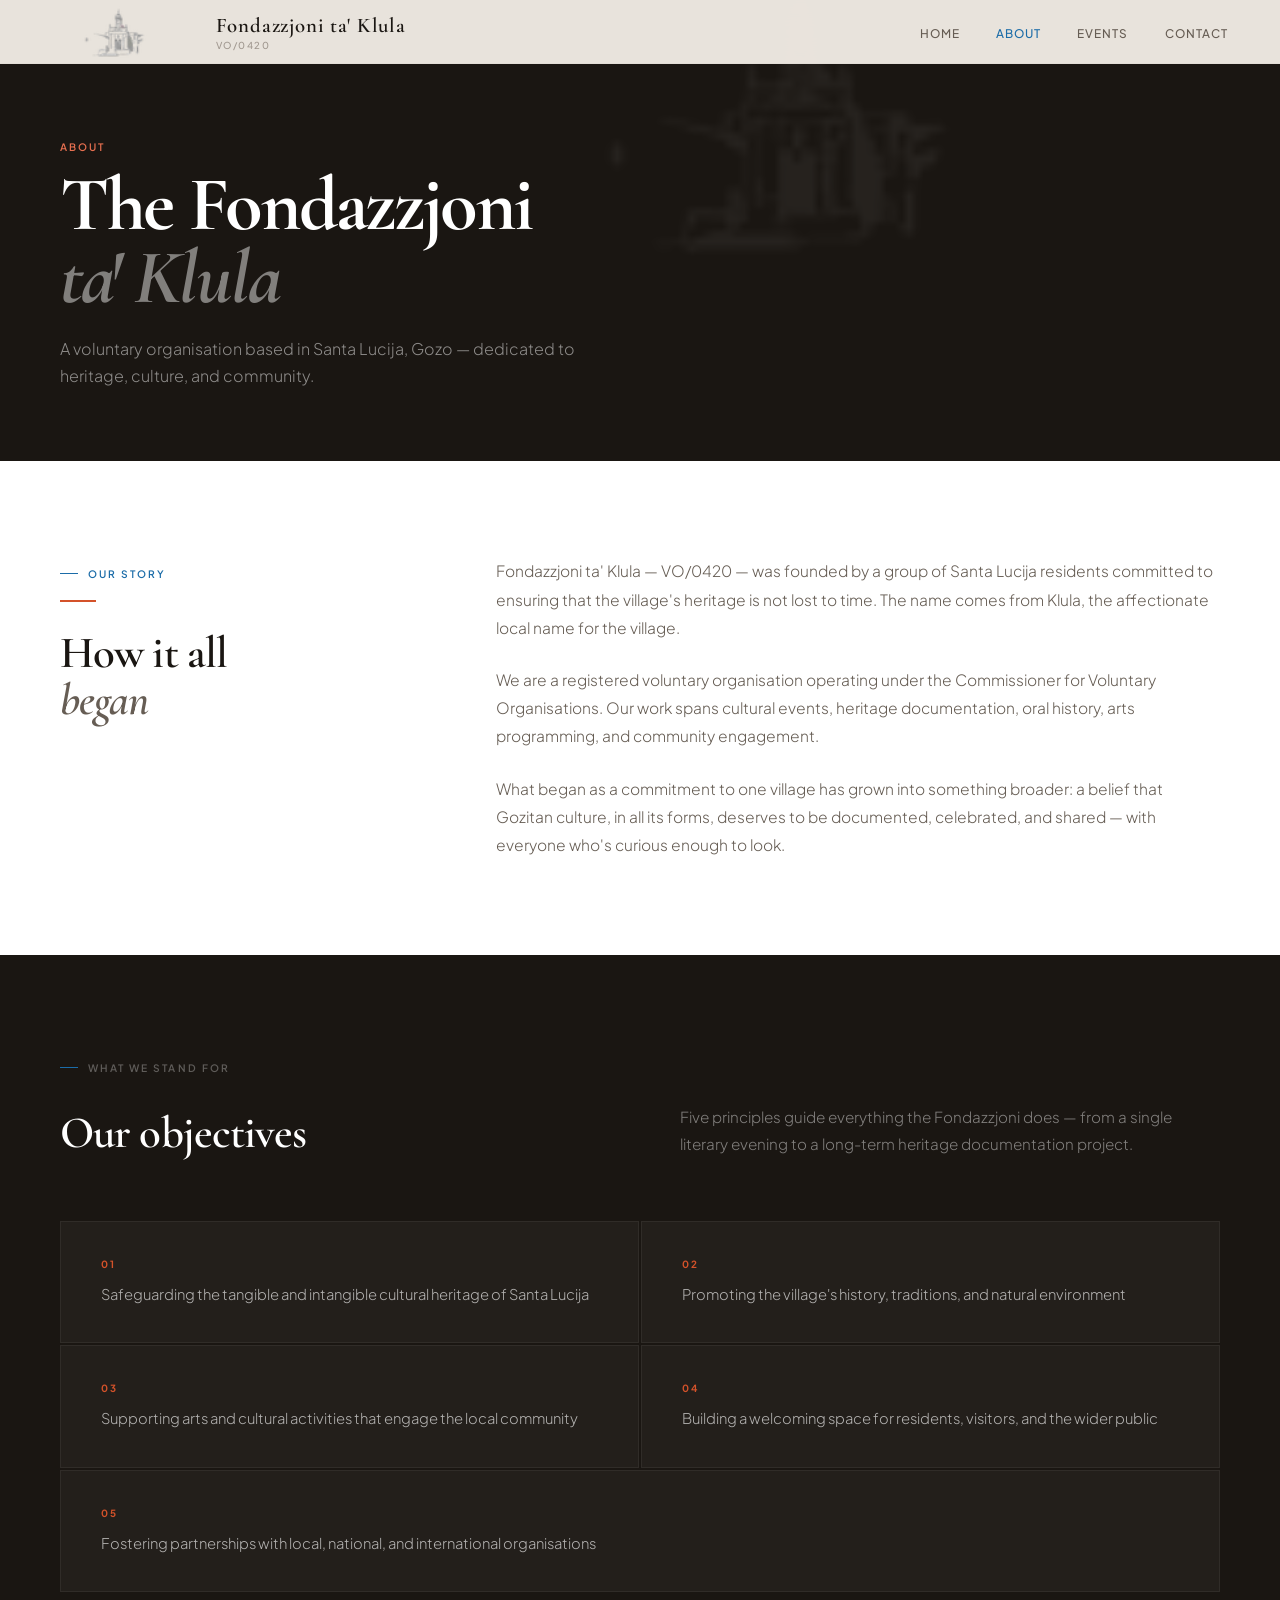
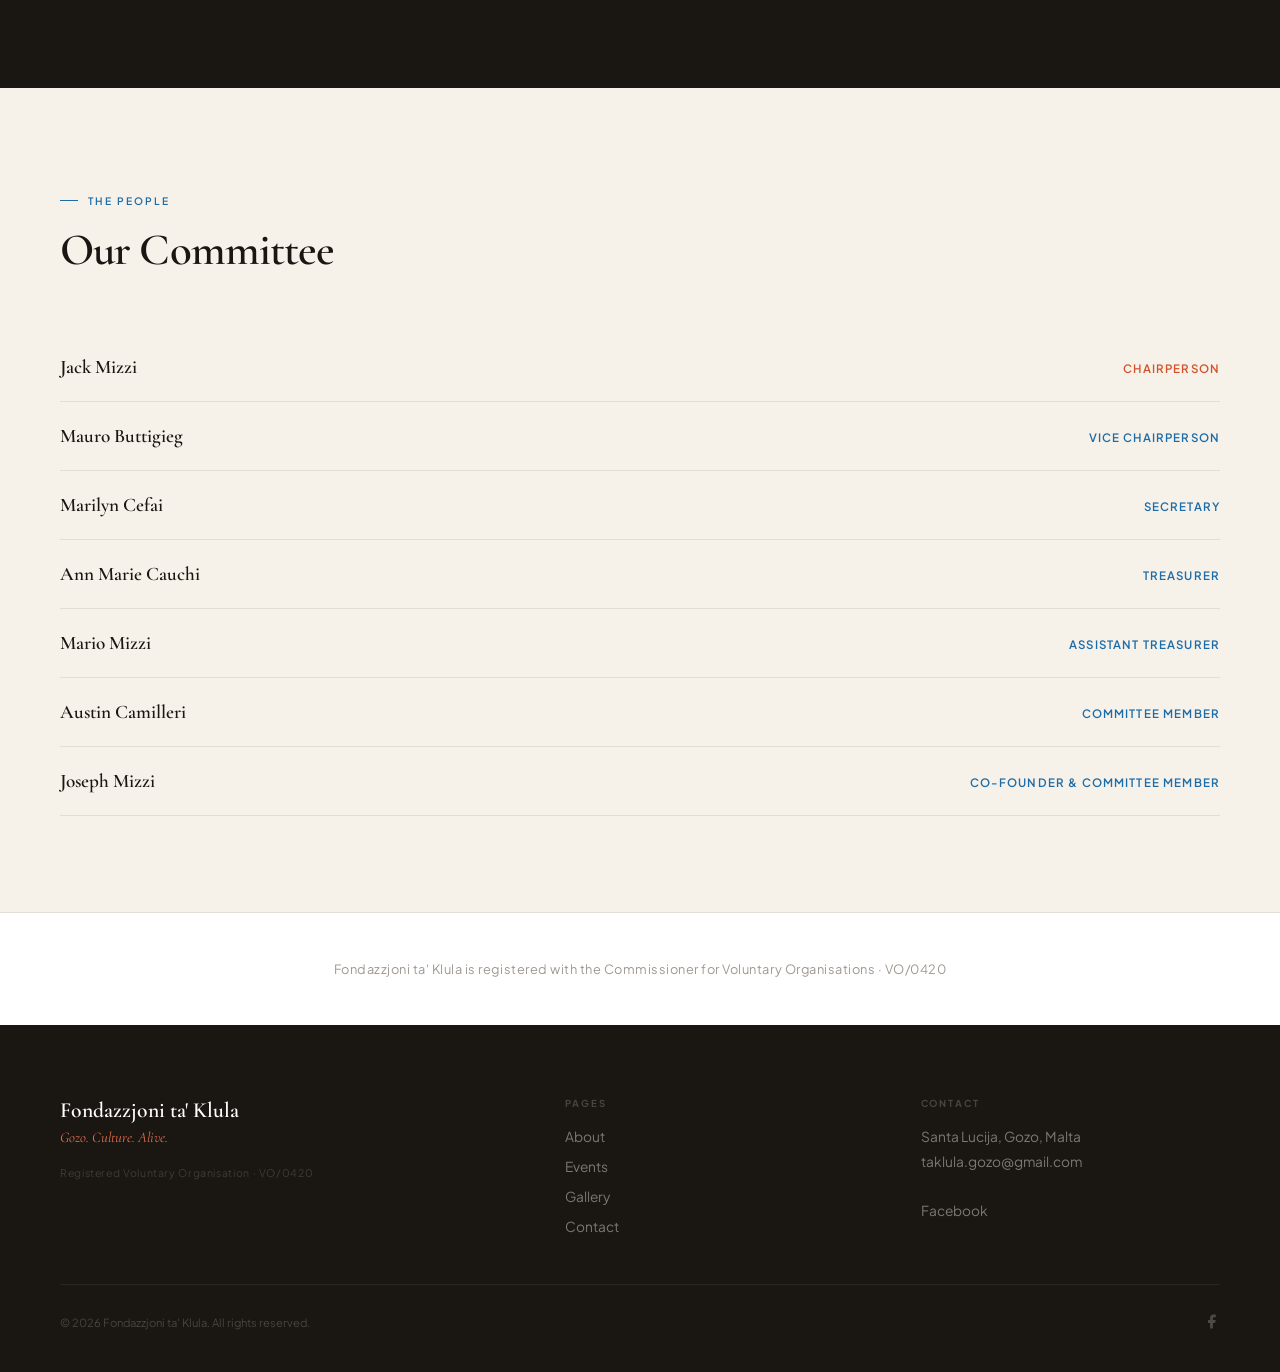
==== about.html @ 3ae8233a "Add files via upload" ====
<!DOCTYPE html>
<html lang="en">
<head>
  <meta charset="UTF-8" />
  <meta name="viewport" content="width=device-width, initial-scale=1.0" />
  <title>About — Fondazzjoni ta' Klula</title>
  <meta name="description" content="About the Fondazzjoni ta' Klula — heritage and culture in Santa Lucija, Gozo" />
  <link rel="preconnect" href="https://fonts.googleapis.com" />
  <link rel="preconnect" href="https://fonts.gstatic.com" crossorigin />
  <link href="https://fonts.googleapis.com/css2?family=Cormorant+Garamond:ital,wght@0,400;0,600;0,700;1,400;1,600&family=Plus+Jakarta+Sans:wght@300;400;500;600&display=swap" rel="stylesheet" />
  <style>


    /* ────────────────────────────────────
       TOKENS — dual Mediterranean palette
       Warm: terracotta #D4522A (earth, heat, heritage)
       Cool: cobalt     #1B6CA8 (sea, sky, culture)
       Each has a defined role — never interchangeable
    ──────────────────────────────────── */
    :root {
      /* Warm — used for: mission strip, CTA buttons, hero wash, hover fills */
      --warm:        #D4522A;
      --warm-soft:   #E87050;
      --warm-bg:     #FDF2EE;

      /* Cool — used for: section labels, dates, nav active, links, accents */
      --cool:        #1B6CA8;
      --cool-soft:   #3D8EC4;
      --cool-bg:     #EBF3FA;

      /* Aliases so existing CSS still works */
      --accent:      var(--warm);
      --accent-soft: var(--warm-soft);
      --accent-bg:   var(--warm-bg);

      --cream:       #F6F1E9;
      --sand:        #EAE5DC;
      --white:       #FFFFFF;
      --text:        #1A1612;
      --mid:         #665D54;
      --light:       #A09890;
      --border:      #E2DDD6;

      --fd: 'Cormorant Garamond', Georgia, serif;
      --fb: 'Plus Jakarta Sans', system-ui, sans-serif;
      --ease: cubic-bezier(0.4, 0, 0.2, 1);
    }

    *, *::before, *::after { box-sizing: border-box; margin: 0; padding: 0; }
    html { scroll-behavior: smooth; }
    body {
      font-family: var(--fb);
      background: var(--white);
      color: var(--text);
      -webkit-font-smoothing: antialiased;
      overflow-x: hidden;
    }
    a { color: inherit; text-decoration: none; }
    img { display: block; max-width: 100%; }

    /* ────────────────────────────────────
       NAV
    ──────────────────────────────────── */
    .nav {
      position: fixed;
      top: 0; left: 0; right: 0;
      z-index: 200;
      height: 64px;
      display: flex;
      align-items: center;
      justify-content: space-between;
      padding: 0 52px;
      /* starts transparent over dark hero */
      transition: background 0.5s, border-color 0.5s;
    }
    .nav.light {
      background: rgba(246, 241, 233, 0.94);
      backdrop-filter: blur(18px);
      border-bottom: 1px solid var(--border);
    }
    .nav-brand-link {
      display: flex;
      align-items: center;
      gap: 14px;
      text-decoration: none;
    }
    .nav-logo-img {
      height: 52px;
      width: auto;
      opacity: 0.92;
      filter: brightness(0) invert(1);
      transition: filter 0.4s, opacity 0.4s;
    }
    .nav.light .nav-logo-img {
      filter: none;
      opacity: 1;
    }
    .nav-brand-text {
      display: flex;
      flex-direction: column;
      line-height: 1.25;
    }
    .nav-brand-name {
      font-family: var(--fd);
      font-size: 1.3rem;
      font-weight: 600;
      letter-spacing: 0.04em;
      color: var(--white);
      transition: color 0.4s;
    }
    .nav.light .nav-brand-name { color: var(--text); }
    .nav-brand-reg {
      font-size: 0.6rem;
      font-weight: 500;
      letter-spacing: 0.16em;
      text-transform: uppercase;
      color: rgba(255,255,255,0.4);
      transition: color 0.4s;
    }
    .nav.light .nav-brand-reg { color: var(--light); }

    .nav-links {
      display: flex;
      gap: 36px;
      list-style: none;
    }
    .nav-links a {
      font-size: 0.74rem;
      font-weight: 500;
      letter-spacing: 0.09em;
      text-transform: uppercase;
      color: rgba(255,255,255,0.6);
      transition: color 0.2s;
    }
    .nav.light .nav-links a { color: var(--mid); }
    .nav-links a:hover,
    .nav-links a.active { color: var(--cool) !important; }

    /* ────────────────────────────────────
       HERO — full-bleed, whole-page animation
    ──────────────────────────────────── */
    .hero {
      position: relative;
      width: 100%;
      height: 100vh;
      min-height: 640px;
      overflow: hidden;
      display: flex;
      align-items: flex-end;
    }

    /* Photo fills the entire hero */
    .hero-photo {
      position: absolute;
      inset: 0;
      z-index: 0;
    }
    .hero-photo img {
      width: 100%;
      height: 100%;
      object-fit: cover;
      object-position: center 60%;
      /* Ken Burns across the whole image */
      animation: kenBurns 22s ease-in-out infinite alternate;
      transform-origin: center;
    }
    @keyframes kenBurns {
      0%   { transform: scale(1.08) translate(0, 0); }
      33%  { transform: scale(1.05) translate(-1%, 0.5%); }
      66%  { transform: scale(1.06) translate(0.5%, -0.5%); }
      100% { transform: scale(1.0)  translate(0, 0); }
    }

    /* Multi-layer overlay — top gradient keeps nav readable,
       bottom gradient keeps text readable,
       animated colour wash gives life to the whole frame */
    .hero-overlay {
      position: absolute;
      inset: 0;
      z-index: 1;
      /* Static base: dark bottom, slight dark top */
      background:
        linear-gradient(to bottom,
          rgba(15,12,8,0.45) 0%,
          rgba(15,12,8,0.1)  35%,
          rgba(15,12,8,0.1)  55%,
          rgba(15,12,8,0.72) 100%
        );
    }

    /* Animated warm wash that sweeps across the whole image */
    .hero-wash {
      position: absolute;
      inset: 0;
      z-index: 2;
      background: radial-gradient(
        ellipse 120% 80% at 80% 20%,
        rgba(232, 84, 26, 0.22) 0%,
        transparent 60%
      );
      animation: washDrift 18s ease-in-out infinite alternate;
    }
    @keyframes washDrift {
      0%   { opacity: 1;    background-position: 80% 20%; transform: scale(1); }
      33%  { opacity: 0.7;  }
      66%  { opacity: 0.9;  }
      100% { opacity: 0.5;  transform: scale(1.15) translate(-5%, 5%); }
    }

    /* Second wash — cooler, from opposite corner */
    .hero-wash-2 {
      position: absolute;
      inset: 0;
      z-index: 2;
      background: radial-gradient(
        ellipse 100% 70% at 10% 80%,
        rgba(201, 150, 42, 0.15) 0%,
        transparent 55%
      );
      animation: washDrift2 24s ease-in-out infinite alternate;
    }
    @keyframes washDrift2 {
      0%   { opacity: 0.6; transform: scale(1); }
      50%  { opacity: 1; }
      100% { opacity: 0.4; transform: scale(1.1) translate(4%, -3%); }
    }

    /* Logo watermark spilling from nav into hero */
    .hero-logo-watermark {
      position: absolute;
      top: -20px;
      right: 52px;
      z-index: 3;
      pointer-events: none;
    }
    .hero-logo-watermark img {
      height: 260px;
      width: auto;
      opacity: 0.07;
      filter: brightness(0) invert(1);
      animation: watermarkBreath 8s ease-in-out infinite alternate;
    }
    @keyframes watermarkBreath {
      from { opacity: 0.06; transform: translateY(0); }
      to   { opacity: 0.10; transform: translateY(-8px); }
    }

    /* Hero content — single column, bottom-left */
    .hero-content {
      position: relative;
      z-index: 10;
      width: 100%;
      max-width: 780px;
      padding: 0 52px 88px;
    }

    .hero-eyebrow {
      display: inline-flex;
      align-items: center;
      gap: 10px;
      font-size: 0.66rem;
      font-weight: 600;
      letter-spacing: 0.22em;
      text-transform: uppercase;
      color: var(--cool-soft);
      margin-bottom: 24px;
      opacity: 0;
      animation: enterUp 0.6s 0.4s var(--ease) forwards;
    }
    .hero-eyebrow::before {
      content: '';
      width: 22px;
      height: 1.5px;
      background: var(--cool-soft);
    }

    .hero-headline {
      font-family: var(--fd);
      font-size: clamp(4.5rem, 8vw, 8.5rem);
      font-weight: 700;
      line-height: 0.88;
      letter-spacing: -0.03em;
      color: var(--white);
    }
    .hero-headline .ln { display: block; overflow: hidden; }
    .hero-headline .ln span {
      display: block;
      opacity: 0;
      animation: enterUp 1s var(--ease) forwards;
    }
    .hero-headline .ln:nth-child(1) span { animation-delay: 0.5s; }
    .hero-headline .ln:nth-child(2) span {
      animation-delay: 0.72s;
      color: rgba(255,255,255,0.55);
      font-style: italic;
    }
    .hero-headline .ln:nth-child(3) span {
      animation-delay: 0.94s;
      color: var(--warm-soft);
    }

    .hero-desc {
      font-size: 1rem;
      font-weight: 300;
      line-height: 1.75;
      color: rgba(255,255,255,0.58);
      max-width: 520px;
      margin-top: 28px;
      margin-bottom: 36px;
      opacity: 0;
      animation: enterUp 0.7s 1.3s var(--ease) forwards;
    }

    .hero-actions {
      display: flex;
      align-items: center;
      gap: 24px;
      opacity: 0;
      animation: enterUp 0.7s 1.5s var(--ease) forwards;
    }
    .btn-fill {
      display: inline-flex;
      align-items: center;
      gap: 10px;
      background: var(--accent);
      color: var(--white);
      font-size: 0.74rem;
      font-weight: 600;
      letter-spacing: 0.1em;
      text-transform: uppercase;
      padding: 14px 26px;
      transition: background 0.2s, transform 0.15s;
    }
    .btn-fill:hover { background: #c94412; transform: translateY(-1px); }
    .btn-ghost-white {
      font-size: 0.74rem;
      font-weight: 500;
      letter-spacing: 0.09em;
      text-transform: uppercase;
      color: rgba(255,255,255,0.5);
      border-bottom: 1px solid rgba(255,255,255,0.25);
      padding-bottom: 2px;
      transition: color 0.2s, border-color 0.2s;
    }
    .btn-ghost-white:hover { color: var(--white); border-color: var(--white); }

    /* Scroll indicator — bottom right */
    .hero-scroll {
      position: absolute;
      right: 52px;
      bottom: 44px;
      z-index: 10;
      display: flex;
      flex-direction: column;
      align-items: center;
      gap: 10px;
      opacity: 0;
      animation: fadeIn 1s 2s var(--ease) forwards;
    }
    .hero-scroll span {
      font-size: 0.6rem;
      font-weight: 600;
      letter-spacing: 0.2em;
      text-transform: uppercase;
      color: rgba(255,255,255,0.3);
      writing-mode: vertical-rl;
    }
    .hero-scroll-bar {
      width: 1px;
      height: 56px;
      background: rgba(255,255,255,0.15);
      position: relative;
      overflow: hidden;
    }
    .hero-scroll-bar::after {
      content: '';
      position: absolute;
      top: -100%;
      width: 100%;
      height: 100%;
      background: var(--cool-soft);
      animation: scrollBar 2.2s 2.5s ease-in-out infinite;
    }
    @keyframes scrollBar {
      0%   { top: -100%; }
      50%  { top: 100%; }
      100% { top: 100%; }
    }

    @keyframes enterUp {
      from { opacity: 0; transform: translateY(40px); }
      to   { opacity: 1; transform: translateY(0); }
    }
    @keyframes fadeIn {
      from { opacity: 0; }
      to   { opacity: 1; }
    }

    /* Hero mission line — italic, beneath headline */
    .hero-mission {
      font-family: var(--fd);
      font-size: clamp(1rem, 1.6vw, 1.3rem);
      font-style: italic;
      font-weight: 400;
      color: rgba(255,255,255,0.45);
      line-height: 1.4;
      margin-top: 24px;
      max-width: 420px;
      opacity: 0;
      animation: enterUp 0.7s 1.1s var(--ease) forwards;
    }
    .hero-mission strong {
      font-style: normal;
      color: rgba(255,255,255,0.65);
    }

    /* ────────────────────────────────────
       WHO WE ARE — cream background
    ──────────────────────────────────── */
    .about {
      background: var(--cream);
      padding: 112px 52px;
    }
    .about-inner {
      max-width: 1160px;
      margin: 0 auto;
      display: grid;
      grid-template-columns: 1.1fr 0.9fr;
      gap: 88px;
      align-items: center;
    }

    .sec-label {
      display: inline-flex;
      align-items: center;
      gap: 10px;
      font-size: 0.64rem;
      font-weight: 600;
      letter-spacing: 0.2em;
      text-transform: uppercase;
      color: var(--cool);
      margin-bottom: 20px;
    }
    .sec-label::before {
      content: '';
      width: 18px;
      height: 1.5px;
      background: var(--cool);
      flex-shrink: 0;
    }

    .about-text h2 {
      font-family: var(--fd);
      font-size: clamp(2.2rem, 4vw, 3.6rem);
      font-weight: 600;
      line-height: 1.06;
      letter-spacing: -0.02em;
      color: var(--text);
      margin-bottom: 24px;
    }
    .about-text h2 em { font-style: italic; color: var(--mid); }
    .about-text p {
      font-size: 0.97rem;
      font-weight: 300;
      line-height: 1.82;
      color: var(--mid);
      margin-bottom: 36px;
    }
    .btn-arrow {
      display: inline-flex;
      align-items: center;
      gap: 10px;
      font-size: 0.74rem;
      font-weight: 600;
      letter-spacing: 0.1em;
      text-transform: uppercase;
      color: var(--cool);
      transition: gap 0.2s;
    }
    .btn-arrow:hover { gap: 16px; color: var(--cool-soft); }

    /* Single clean photo, landscape proportion */
    .about-photo {
      width: 100%;
      aspect-ratio: 4/3;
      overflow: hidden;
      border-radius: 3px;
      box-shadow: 0 16px 56px rgba(0,0,0,0.1);
    }
    .about-photo img {
      width: 100%;
      height: 100%;
      object-fit: cover;
      transition: transform 0.7s var(--ease);
    }
    .about-photo:hover img { transform: scale(1.03); }

    /* ────────────────────────────────────
       ACTIVITIES — white
    ──────────────────────────────────── */
    .activities {
      background: var(--white);
      padding: 56px 52px 112px;
    }
    .activities-inner { max-width: 1160px; margin: 0 auto; }
    .activities-header {
      display: flex;
      justify-content: space-between;
      align-items: flex-end;
      margin-bottom: 52px;
    }
    .activities-header h2 {
      font-family: var(--fd);
      font-size: clamp(2rem, 3.5vw, 3rem);
      font-weight: 600;
      letter-spacing: -0.02em;
      line-height: 1.05;
      margin-top: 14px;
    }

    /* Activity list — improved editorial rows */
    .activity-list {
      display: flex;
      flex-direction: column;
      counter-reset: activity;
    }
    .activity-item {
      counter-increment: activity;
      display: grid;
      grid-template-columns: 140px 1fr;
      gap: 0;
      padding: 36px 20px;
      margin: 0 -20px;
      border-bottom: 1px solid var(--border);
      align-items: baseline;
      position: relative;
      transition: background 0.2s;
    }
    .activity-item:first-child { border-top: 1px solid var(--border); }
    .activity-item::before {
      content: counter(activity, decimal-leading-zero);
      position: absolute;
      right: 24px;
      top: 50%;
      transform: translateY(-50%);
      font-family: var(--fd);
      font-size: 5rem;
      font-weight: 700;
      color: var(--text);
      opacity: 0.04;
      line-height: 1;
      pointer-events: none;
      transition: opacity 0.3s;
    }
    .activity-item::after {
      content: '';
      position: absolute;
      left: 0; top: 0; bottom: 0;
      width: 2px;
      background: var(--warm);
      transform: scaleY(0);
      transform-origin: bottom;
      transition: transform 0.3s var(--ease);
    }
    .activity-item:hover { background: var(--cream); }
    .activity-item:hover::before { opacity: 0.08; }
    .activity-item:hover::after { transform: scaleY(1); }

    .activity-period {
      font-size: 0.66rem;
      font-weight: 600;
      letter-spacing: 0.14em;
      text-transform: uppercase;
      color: var(--cool);
      padding-top: 4px;
    }
    .activity-body h3 {
      font-family: var(--fd);
      font-size: 1.5rem;
      font-weight: 600;
      color: var(--text);
      letter-spacing: -0.015em;
      margin-bottom: 6px;
      line-height: 1.1;
    }
    .activity-body p {
      font-size: 0.88rem;
      font-weight: 300;
      color: var(--mid);
      line-height: 1.65;
    }

    /* ────────────────────────────────────
       EVENTS — white, featured style
    ──────────────────────────────────── */
    .events {
      background: var(--white);
      padding: 96px 52px 56px;
      border-top: 1px solid var(--border);
    }
    .events-inner { max-width: 1160px; margin: 0 auto; }
    .events-header {
      display: flex;
      justify-content: space-between;
      align-items: flex-end;
      margin-bottom: 48px;
    }
    .events-header h2 {
      font-family: var(--fd);
      font-size: clamp(2rem, 3.5vw, 3rem);
      font-weight: 600;
      letter-spacing: -0.02em;
      margin-top: 14px;
    }

    /* Featured card — first upcoming event */
    .ev-featured {
      background: var(--cool);
      color: var(--white);
      padding: 48px 52px;
      display: grid;
      grid-template-columns: auto 1fr auto;
      gap: 48px;
      align-items: center;
      margin-bottom: 4px;
      cursor: pointer;
      transition: background 0.2s;
      text-decoration: none;
    }
    .ev-featured:hover { background: #155a8c; }

    .ev-featured-date {
      text-align: center;
      min-width: 80px;
    }
    .ev-featured-date .fd {
      font-family: var(--fd);
      font-size: 4rem;
      font-weight: 700;
      line-height: 1;
      color: var(--white);
    }
    .ev-featured-date .fm {
      font-size: 0.65rem;
      font-weight: 600;
      letter-spacing: 0.16em;
      text-transform: uppercase;
      color: rgba(255,255,255,0.55);
      margin-top: 4px;
    }

    .ev-featured-divider {
      width: 1px;
      height: 80px;
      background: rgba(255,255,255,0.2);
    }

    .ev-featured-body {}
    .ev-featured-tag {
      font-size: 0.62rem;
      font-weight: 600;
      letter-spacing: 0.18em;
      text-transform: uppercase;
      color: rgba(255,255,255,0.5);
      margin-bottom: 10px;
    }
    .ev-featured-body h3 {
      font-family: var(--fd);
      font-size: clamp(1.4rem, 2.5vw, 2rem);
      font-weight: 600;
      color: var(--white);
      margin-bottom: 10px;
      letter-spacing: -0.01em;
      line-height: 1.1;
    }
    .ev-featured-meta {
      font-size: 0.82rem;
      color: rgba(255,255,255,0.6);
      display: flex;
      gap: 20px;
      flex-wrap: wrap;
    }
    .ev-featured-arrow {
      color: rgba(255,255,255,0.4);
      transition: transform 0.2s, color 0.2s;
    }
    .ev-featured:hover .ev-featured-arrow {
      transform: translateX(5px);
      color: var(--white);
    }

    /* Secondary event rows */
    .ev-row {
      display: grid;
      grid-template-columns: 80px 1fr 28px;
      align-items: stretch;
      border-bottom: 1px solid var(--border);
      cursor: pointer;
      transition: background 0.18s;
    }
    .ev-row:first-of-type { border-top: 1px solid var(--border); }
    .ev-row:hover { background: var(--cool-bg); }
    .ev-row:hover .ev-arr { opacity: 1; transform: translateX(0); }

    .ev-date {
      display: flex;
      flex-direction: column;
      align-items: center;
      justify-content: center;
      padding: 24px 10px;
      border-right: 1px solid var(--border);
    }
    .ev-date .d {
      font-family: var(--fd);
      font-size: 2rem;
      font-weight: 700;
      line-height: 1;
      color: var(--cool);
    }
    .ev-date .m {
      font-size: 0.57rem;
      font-weight: 600;
      letter-spacing: 0.12em;
      text-transform: uppercase;
      color: var(--light);
      margin-top: 3px;
    }
    .ev-body { padding: 22px 32px; }
    .ev-body h3 {
      font-family: var(--fd);
      font-size: 1.15rem;
      font-weight: 600;
      color: var(--text);
      margin-bottom: 6px;
      letter-spacing: -0.01em;
    }
    .ev-meta {
      display: flex;
      flex-wrap: wrap;
      gap: 14px;
      font-size: 0.78rem;
      color: var(--light);
    }
    .ev-arr {
      display: flex;
      align-items: center;
      padding-right: 4px;
      color: var(--cool);
      opacity: 0;
      transform: translateX(-8px);
      transition: opacity 0.2s, transform 0.2s;
    }

    .ev-empty {
      padding: 48px 0;
      font-size: 0.9rem;
      color: var(--light);
      font-style: italic;
    }
    .ev-loading {
      padding: 48px 0;
      font-size: 0.9rem;
      color: var(--light);
    }

    /* ────────────────────────────────────
       CTA — white with accent text
    ──────────────────────────────────── */
    .cta {
      background: var(--white);
      padding: 112px 52px;
      border-top: 1px solid var(--border);
    }
    .cta-inner {
      max-width: 1160px;
      margin: 0 auto;
      display: flex;
      justify-content: space-between;
      align-items: center;
      gap: 48px;
    }
    .cta-text h2 {
      font-family: var(--fd);
      font-size: clamp(2.2rem, 4.5vw, 4rem);
      font-weight: 600;
      letter-spacing: -0.025em;
      line-height: 0.98;
      color: var(--text);
      margin-bottom: 16px;
    }
    .cta-text h2 em { font-style: italic; color: var(--warm); }
    .cta-text p {
      font-size: 0.97rem;
      font-weight: 300;
      color: var(--mid);
      max-width: 400px;
      line-height: 1.75;
    }

    /* ────────────────────────────────────
       FOOTER
    ──────────────────────────────────── */
    .footer {
      background: var(--text);
      padding: 72px 52px 40px;
    }
    .footer-grid {
      max-width: 1160px;
      margin: 0 auto;
      display: grid;
      grid-template-columns: 1.5fr 1fr 1fr;
      gap: 56px;
      padding-bottom: 48px;
      border-bottom: 1px solid rgba(255,255,255,0.07);
      margin-bottom: 28px;
    }
    .f-name {
      font-family: var(--fd);
      font-size: 1.35rem;
      font-weight: 600;
      color: var(--white);
      margin-bottom: 5px;
    }
    .f-tag {
      font-family: var(--fd);
      font-style: italic;
      font-size: 0.92rem;
      color: var(--warm-soft);
      margin-bottom: 20px;
    }
    .f-reg {
      font-size: 0.66rem;
      letter-spacing: 0.06em;
      color: rgba(255,255,255,0.16);
    }
    .f-col h4 {
      font-size: 0.6rem;
      font-weight: 700;
      letter-spacing: 0.2em;
      text-transform: uppercase;
      color: rgba(255,255,255,0.2);
      margin-bottom: 16px;
    }
    .f-col ul { list-style: none; display: flex; flex-direction: column; gap: 9px; }
    .f-col a { font-size: 0.86rem; color: rgba(255,255,255,0.42); transition: color 0.2s; }
    .f-col a:hover { color: var(--white); }
    .f-col p { font-size: 0.86rem; line-height: 1.8; color: rgba(255,255,255,0.42); }
    .footer-bottom {
      max-width: 1160px;
      margin: 0 auto;
      display: flex;
      justify-content: space-between;
      align-items: center;
      font-size: 0.7rem;
      color: rgba(255,255,255,0.2);
    }
    .f-social a {
      color: rgba(255,255,255,0.22);
      margin-left: 14px;
      transition: color 0.2s;
    }
    .f-social a:hover { color: var(--warm-soft); }

    /* ────────────────────────────────────
       RESPONSIVE
    ──────────────────────────────────── */
    @media (max-width: 1000px) {
      .nav { padding: 0 24px; }
      .nav-links { display: none; }
      .hero-content { max-width: 100%; padding: 0 28px 64px; }
      .hero-desc { margin-top: 20px; }
      .mission { padding: 64px 28px; }
      .mission-inner { grid-template-columns: 1fr; gap: 16px; }
      .about { padding: 80px 28px; }
      .about-inner { grid-template-columns: 1fr; gap: 40px; }
      .activities { padding: 80px 28px; }
      .activity-item { grid-template-columns: 1fr; gap: 6px; }
      .events { padding: 80px 28px; }
      .ev-row { grid-template-columns: 70px 1fr; }
      .ev-arr { display: none; }
      .cta { padding: 80px 28px; }
      .cta-inner { flex-direction: column; align-items: flex-start; }
      .footer { padding: 56px 24px 32px; }
      .footer-grid { grid-template-columns: 1fr; gap: 36px; }
      .footer-bottom { flex-direction: column; gap: 14px; }
      .hero-scroll { right: 24px; }
    }
  
    /* ── Page hero ── */
    .page-hero {
      background: var(--navy, #0F1D2E);
      padding: 140px 52px 72px;
      position: relative;
      overflow: hidden;
    }
    .page-hero { background: var(--text); }
    .page-hero-inner { max-width: 1160px; margin: 0 auto; position: relative; z-index: 1; }
    .page-eyebrow {
      font-size: 0.64rem;
      font-weight: 600;
      letter-spacing: 0.2em;
      text-transform: uppercase;
      color: var(--warm-soft, #E87050);
      margin-bottom: 16px;
    }
    .page-hero h1 {
      font-family: var(--fd);
      font-size: clamp(3rem, 6vw, 5.5rem);
      font-weight: 700;
      line-height: 0.95;
      letter-spacing: -0.03em;
      color: var(--white);
      margin-bottom: 20px;
    }
    .page-hero h1 em { font-style: italic; color: rgba(255,255,255,0.45); }
    .page-hero .sub {
      font-size: 1rem;
      font-weight: 300;
      color: rgba(255,255,255,0.5);
      max-width: 520px;
      line-height: 1.7;
    }
    /* Page hero logo watermark */
    .page-hero-mark {
      position: absolute;
      right: 0; top: -40px;
      pointer-events: none;
      z-index: 0;
    }
    .page-hero-mark img {
      height: 300px;
      width: auto;
      opacity: 0.05;
      filter: brightness(0) invert(1);
    }

    .about-page { background: var(--white); }

    /* Story */
    .story-sec { padding: 96px 52px; background: var(--white); }
    .story-inner { max-width: 1160px; margin: 0 auto; display: grid; grid-template-columns: 340px 1fr; gap: 96px; align-items: start; }
    .story-sticky { position: sticky; top: 88px; }
    .story-sticky h2 { font-family: var(--fd); font-size: clamp(2rem, 3.5vw, 3rem); font-weight: 600; letter-spacing: -0.02em; line-height: 1.05; margin-top: 16px; margin-bottom: 24px; }
    .story-sticky h2 em { font-style: italic; color: var(--mid); }
    .accent-bar { width: 36px; height: 2px; background: var(--warm); margin-bottom: 28px; }
    .story-body p { font-size: 0.97rem; font-weight: 300; line-height: 1.82; color: var(--mid); margin-bottom: 24px; }
    .story-body p:last-child { margin-bottom: 0; }

    /* Objectives */
    .obj-sec { background: var(--text); padding: 96px 52px; }
    .obj-inner { max-width: 1160px; margin: 0 auto; }
    .obj-header { display: grid; grid-template-columns: 1fr 1fr; gap: 80px; align-items: end; margin-bottom: 64px; }
    .obj-header h2 { font-family: var(--fd); font-size: clamp(2rem, 3.5vw, 3rem); font-weight: 600; letter-spacing: -0.02em; color: var(--white); margin-top: 16px; line-height: 1.05; }
    .obj-header p { font-size: 0.95rem; font-weight: 300; color: rgba(255,255,255,0.45); line-height: 1.75; }
    .obj-grid { display: grid; grid-template-columns: 1fr 1fr; gap: 2px; }
    .obj-item { padding: 36px 40px; background: rgba(255,255,255,0.04); border: 1px solid rgba(255,255,255,0.06); transition: background 0.2s; }
    .obj-item:hover { background: rgba(255,255,255,0.07); }
    .obj-num { font-size: 0.62rem; font-weight: 700; letter-spacing: 0.18em; color: var(--warm); margin-bottom: 12px; }
    .obj-item p { font-size: 0.92rem; font-weight: 300; color: rgba(255,255,255,0.65); line-height: 1.65; }

    /* Committee */
    .committee-sec { background: var(--cream); padding: 96px 52px; }
    .committee-inner { max-width: 1160px; margin: 0 auto; }
    .committee-inner .sec-label { margin-bottom: 16px; }
    .committee-inner h2 { font-family: var(--fd); font-size: clamp(2rem, 3.5vw, 3rem); font-weight: 600; letter-spacing: -0.02em; margin-bottom: 56px; }
    .member-row { display: flex; justify-content: space-between; align-items: baseline; padding: 22px 0; border-bottom: 1px solid var(--border); }
    .member-row:first-of-type { border-top: 1px solid var(--border); }
    .member-name { font-family: var(--fd); font-size: 1.2rem; font-weight: 600; color: var(--text); }
    .member-role { font-size: 0.72rem; font-weight: 600; letter-spacing: 0.1em; text-transform: uppercase; color: var(--cool); }
    .member-role.chair { color: var(--warm); }
    .reg-note { text-align: center; padding: 48px 52px; background: var(--white); border-top: 1px solid var(--border); font-size: 0.8rem; color: var(--light); letter-spacing: 0.04em; }

    @media (max-width: 900px) {
      .story-inner { grid-template-columns: 1fr; gap: 40px; }
      .story-sticky { position: static; }
      .obj-header { grid-template-columns: 1fr; gap: 20px; }
      .obj-grid { grid-template-columns: 1fr; }
      .story-sec, .obj-sec, .committee-sec { padding: 72px 28px; }
      .member-row { flex-direction: column; gap: 4px; }
    }

  </style>
</head>
<body>
<nav class="nav light" id="nav">
  <a href="index.html" class="nav-brand-link">
    <img src="[data-uri]" alt="Fondazzjoni ta' Klula" class="nav-logo-img" />
    <div class="nav-brand-text">
      <span class="nav-brand-name">Fondazzjoni ta' Klula</span>
      <span class="nav-brand-reg">VO/0420</span>
    </div>
  </a>
  <ul class="nav-links">
    <li><a href="index.html" >Home</a></li>
    <li><a href="about.html" class="active">About</a></li>
    <li><a href="events.html">Events</a></li>
    <li><a href="contact.html">Contact</a></li>
  </ul>
</nav>

<section class="page-hero">
  <div class="page-hero-mark"><img src="[data-uri]" alt="" /></div>
  <div class="page-hero-inner">
    <div class="page-eyebrow">About</div>
    <h1>The Fondazzjoni<br><em>ta' Klula</em></h1>
    <p class="sub">A voluntary organisation based in Santa Lucija, Gozo — dedicated to heritage, culture, and community.</p>
  </div>
</section>

<section class="story-sec">
  <div class="story-inner">
    <div class="story-sticky">
      <div class="sec-label">Our Story</div>
      <div class="accent-bar"></div>
      <h2>How it all<br><em>began</em></h2>
    </div>
    <div class="story-body">
      <p>Fondazzjoni ta' Klula — VO/0420 — was founded by a group of Santa Lucija residents committed to ensuring that the village's heritage is not lost to time. The name comes from Klula, the affectionate local name for the village.</p>
      <p>We are a registered voluntary organisation operating under the Commissioner for Voluntary Organisations. Our work spans cultural events, heritage documentation, oral history, arts programming, and community engagement.</p>
      <p>What began as a commitment to one village has grown into something broader: a belief that Gozitan culture, in all its forms, deserves to be documented, celebrated, and shared — with everyone who's curious enough to look.</p>
    </div>
  </div>
</section>

<section class="obj-sec">
  <div class="obj-inner">
    <div class="obj-header">
      <div>
        <div class="sec-label" style="color:rgba(255,255,255,0.3);">What We Stand For</div>
        <h2>Our objectives</h2>
      </div>
      <p>Five principles guide everything the Fondazzjoni does — from a single literary evening to a long-term heritage documentation project.</p>
    </div>
    <div class="obj-grid">
      <div class="obj-item"><div class="obj-num">01</div><p>Safeguarding the tangible and intangible cultural heritage of Santa Lucija</p></div>
      <div class="obj-item"><div class="obj-num">02</div><p>Promoting the village's history, traditions, and natural environment</p></div>
      <div class="obj-item"><div class="obj-num">03</div><p>Supporting arts and cultural activities that engage the local community</p></div>
      <div class="obj-item"><div class="obj-num">04</div><p>Building a welcoming space for residents, visitors, and the wider public</p></div>
      <div class="obj-item" style="grid-column:1/-1;"><div class="obj-num">05</div><p>Fostering partnerships with local, national, and international organisations</p></div>
    </div>
  </div>
</section>

<section class="committee-sec">
  <div class="committee-inner">
    <div class="sec-label">The People</div>
    <h2>Our Committee</h2>
    <div class="member-row"><span class="member-name">Jack Mizzi</span><span class="member-role chair">Chairperson</span></div>
    <div class="member-row"><span class="member-name">Mauro Buttigieg</span><span class="member-role">Vice Chairperson</span></div>
    <div class="member-row"><span class="member-name">Marilyn Cefai</span><span class="member-role">Secretary</span></div>
    <div class="member-row"><span class="member-name">Ann Marie Cauchi</span><span class="member-role">Treasurer</span></div>
    <div class="member-row"><span class="member-name">Mario Mizzi</span><span class="member-role">Assistant Treasurer</span></div>
    <div class="member-row"><span class="member-name">Austin Camilleri</span><span class="member-role">Committee Member</span></div>
    <div class="member-row"><span class="member-name">Joseph Mizzi</span><span class="member-role">Co-Founder &amp; Committee Member</span></div>
  </div>
</section>
<div class="reg-note">Fondazzjoni ta' Klula is registered with the Commissioner for Voluntary Organisations &middot; VO/0420</div>

<footer class="footer">
  <div class="footer-grid">
    <div>
      <div class="f-name">Fondazzjoni ta' Klula</div>
      <div class="f-tag">Gozo. Culture. Alive.</div>
      <div class="f-reg">Registered Voluntary Organisation &middot; VO/0420</div>
    </div>
    <div class="f-col">
      <h4>Pages</h4>
      <ul>
        <li><a href="about.html">About</a></li>
        <li><a href="events.html">Events</a></li>
        <li><a href="gallery.html">Gallery</a></li>
        <li><a href="contact.html">Contact</a></li>
      </ul>
    </div>
    <div class="f-col">
      <h4>Contact</h4>
      <p>Santa Lucija, Gozo, Malta<br>
        <a href="mailto:taklula.gozo@gmail.com">taklula.gozo@gmail.com</a><br><br>
        <a href="https://www.facebook.com/taklula" target="_blank" rel="noopener">Facebook</a>
      </p>
    </div>
  </div>
  <div class="footer-bottom">
    <span>&copy; 2026 Fondazzjoni ta' Klula. All rights reserved.</span>
    <div class="f-social">
      <a href="https://www.facebook.com/taklula" target="_blank" rel="noopener" aria-label="Facebook">
        <svg width="17" height="17" viewBox="0 0 24 24" fill="currentColor"><path d="M18 2h-3a5 5 0 00-5 5v3H7v4h3v8h4v-8h3l1-4h-4V7a1 1 0 011-1h3z"/></svg>
      </a>
    </div>
  </div>
</footer>
<script>
  document.getElementById('nav') && document.getElementById('nav').classList.add('light');
</script>
</body>
</html>
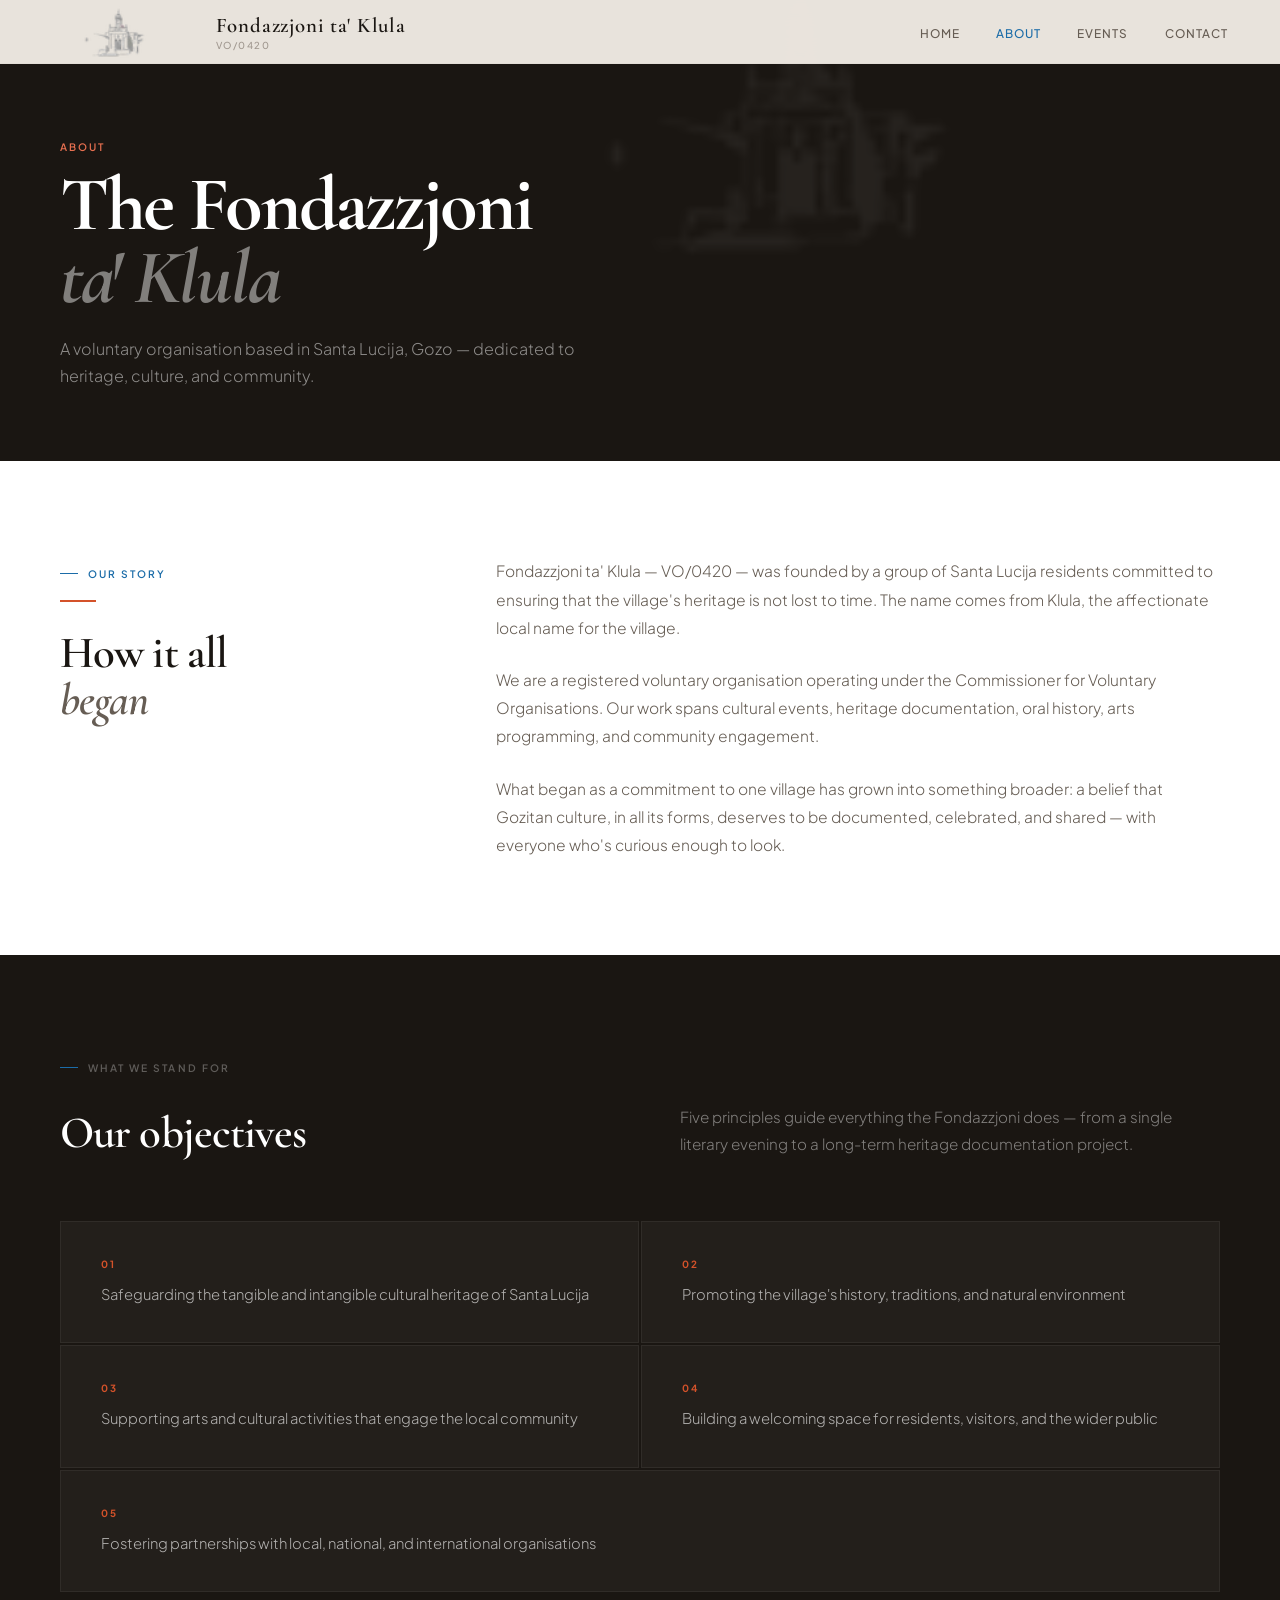
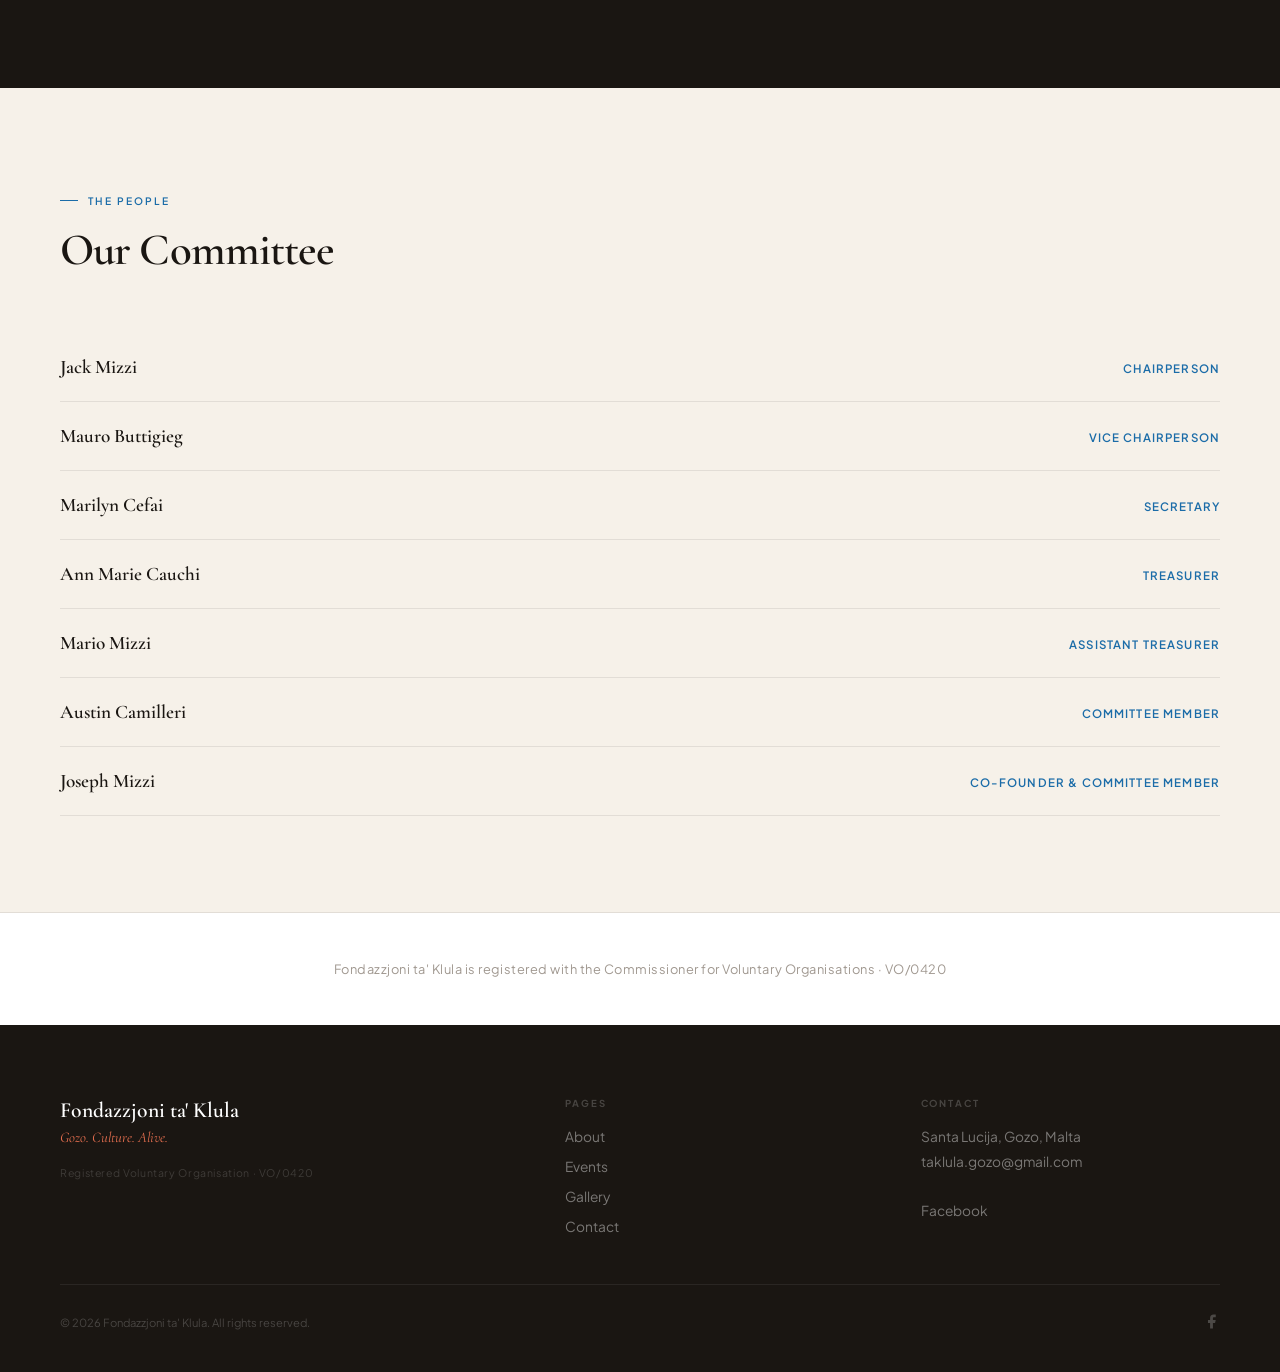
==== commit c0aa6632: "Add files via upload" ====
--- a/about.html
+++ b/about.html
@@ -967,7 +967,6 @@
     .member-row:first-of-type { border-top: 1px solid var(--border); }
     .member-name { font-family: var(--fd); font-size: 1.2rem; font-weight: 600; color: var(--text); }
     .member-role { font-size: 0.72rem; font-weight: 600; letter-spacing: 0.1em; text-transform: uppercase; color: var(--cool); }
-    .member-role.chair { color: var(--warm); }
     .reg-note { text-align: center; padding: 48px 52px; background: var(--white); border-top: 1px solid var(--border); font-size: 0.8rem; color: var(--light); letter-spacing: 0.04em; }
 
     @media (max-width: 900px) {
@@ -1045,7 +1044,7 @@
   <div class="committee-inner">
     <div class="sec-label">The People</div>
     <h2>Our Committee</h2>
-    <div class="member-row"><span class="member-name">Jack Mizzi</span><span class="member-role chair">Chairperson</span></div>
+    <div class="member-row"><span class="member-name">Jack Mizzi</span><span class="member-role">Chairperson</span></div>
     <div class="member-row"><span class="member-name">Mauro Buttigieg</span><span class="member-role">Vice Chairperson</span></div>
     <div class="member-row"><span class="member-name">Marilyn Cefai</span><span class="member-role">Secretary</span></div>
     <div class="member-row"><span class="member-name">Ann Marie Cauchi</span><span class="member-role">Treasurer</span></div>
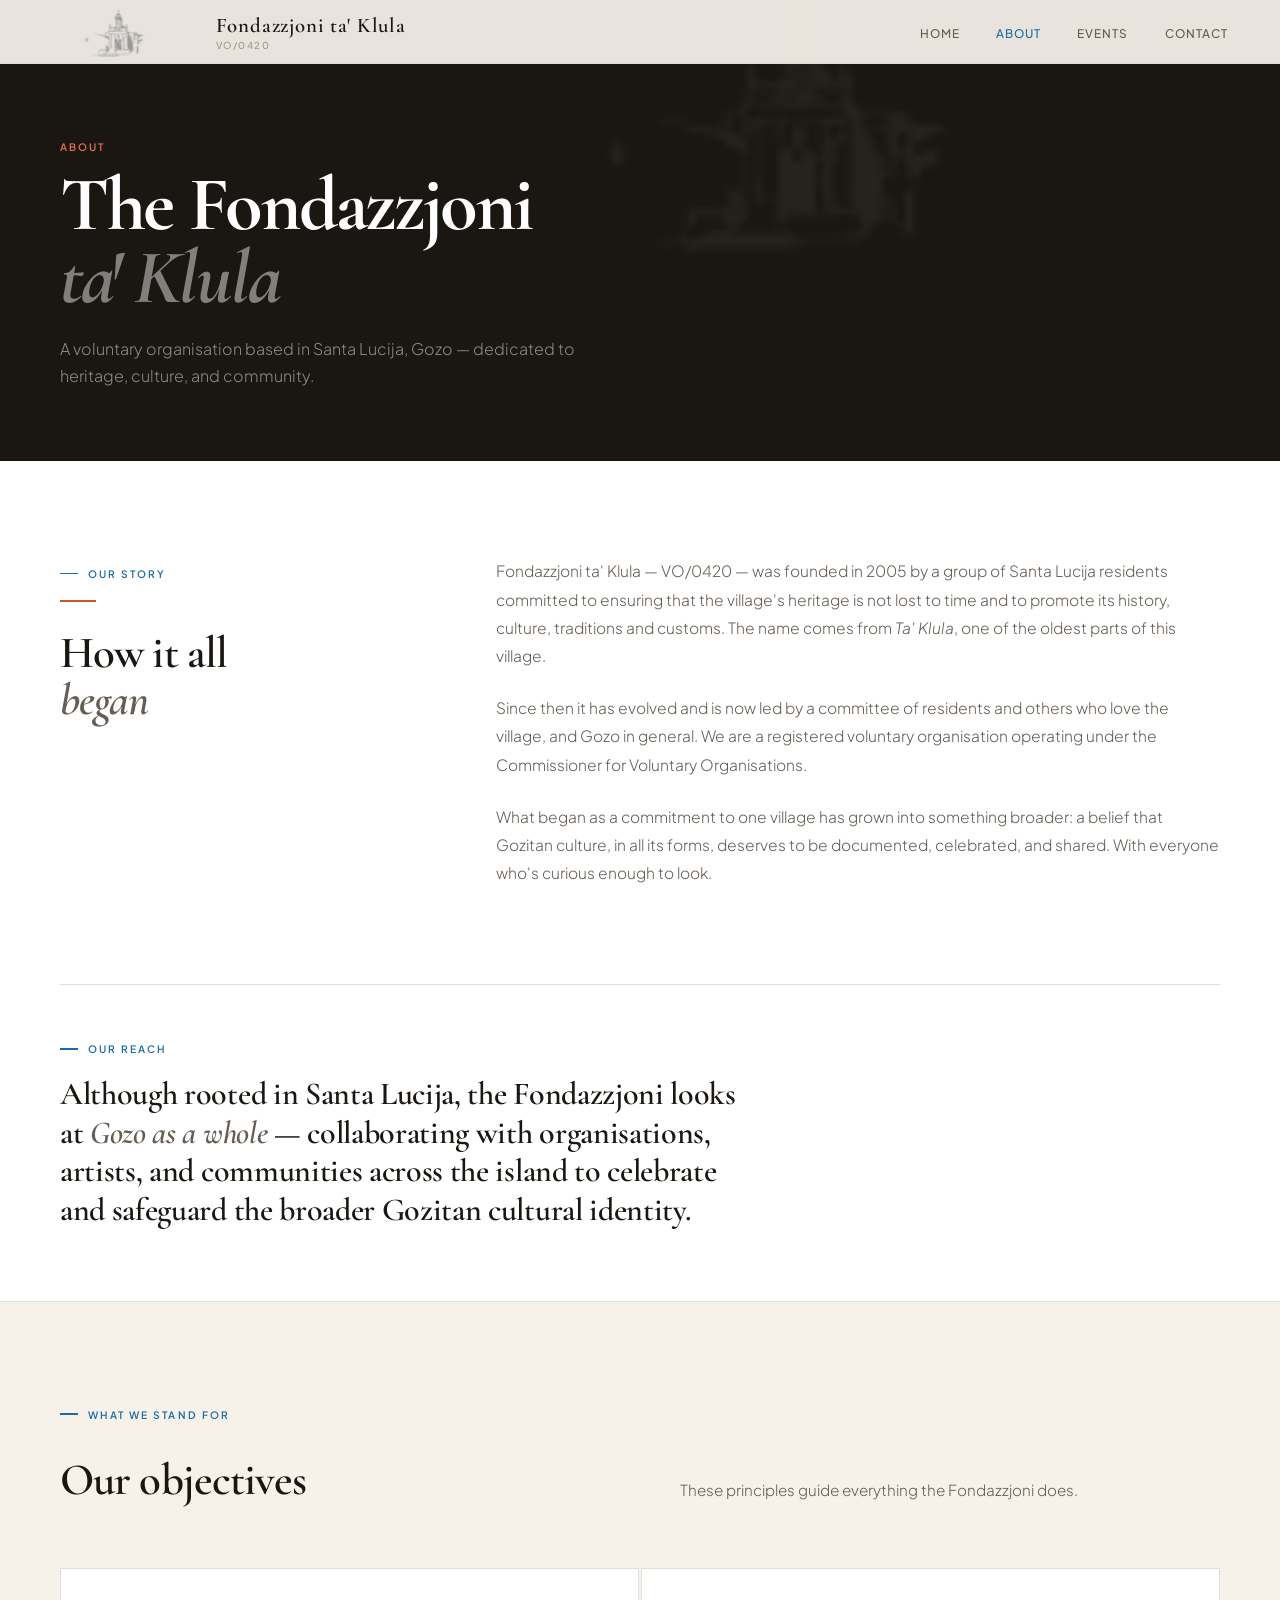
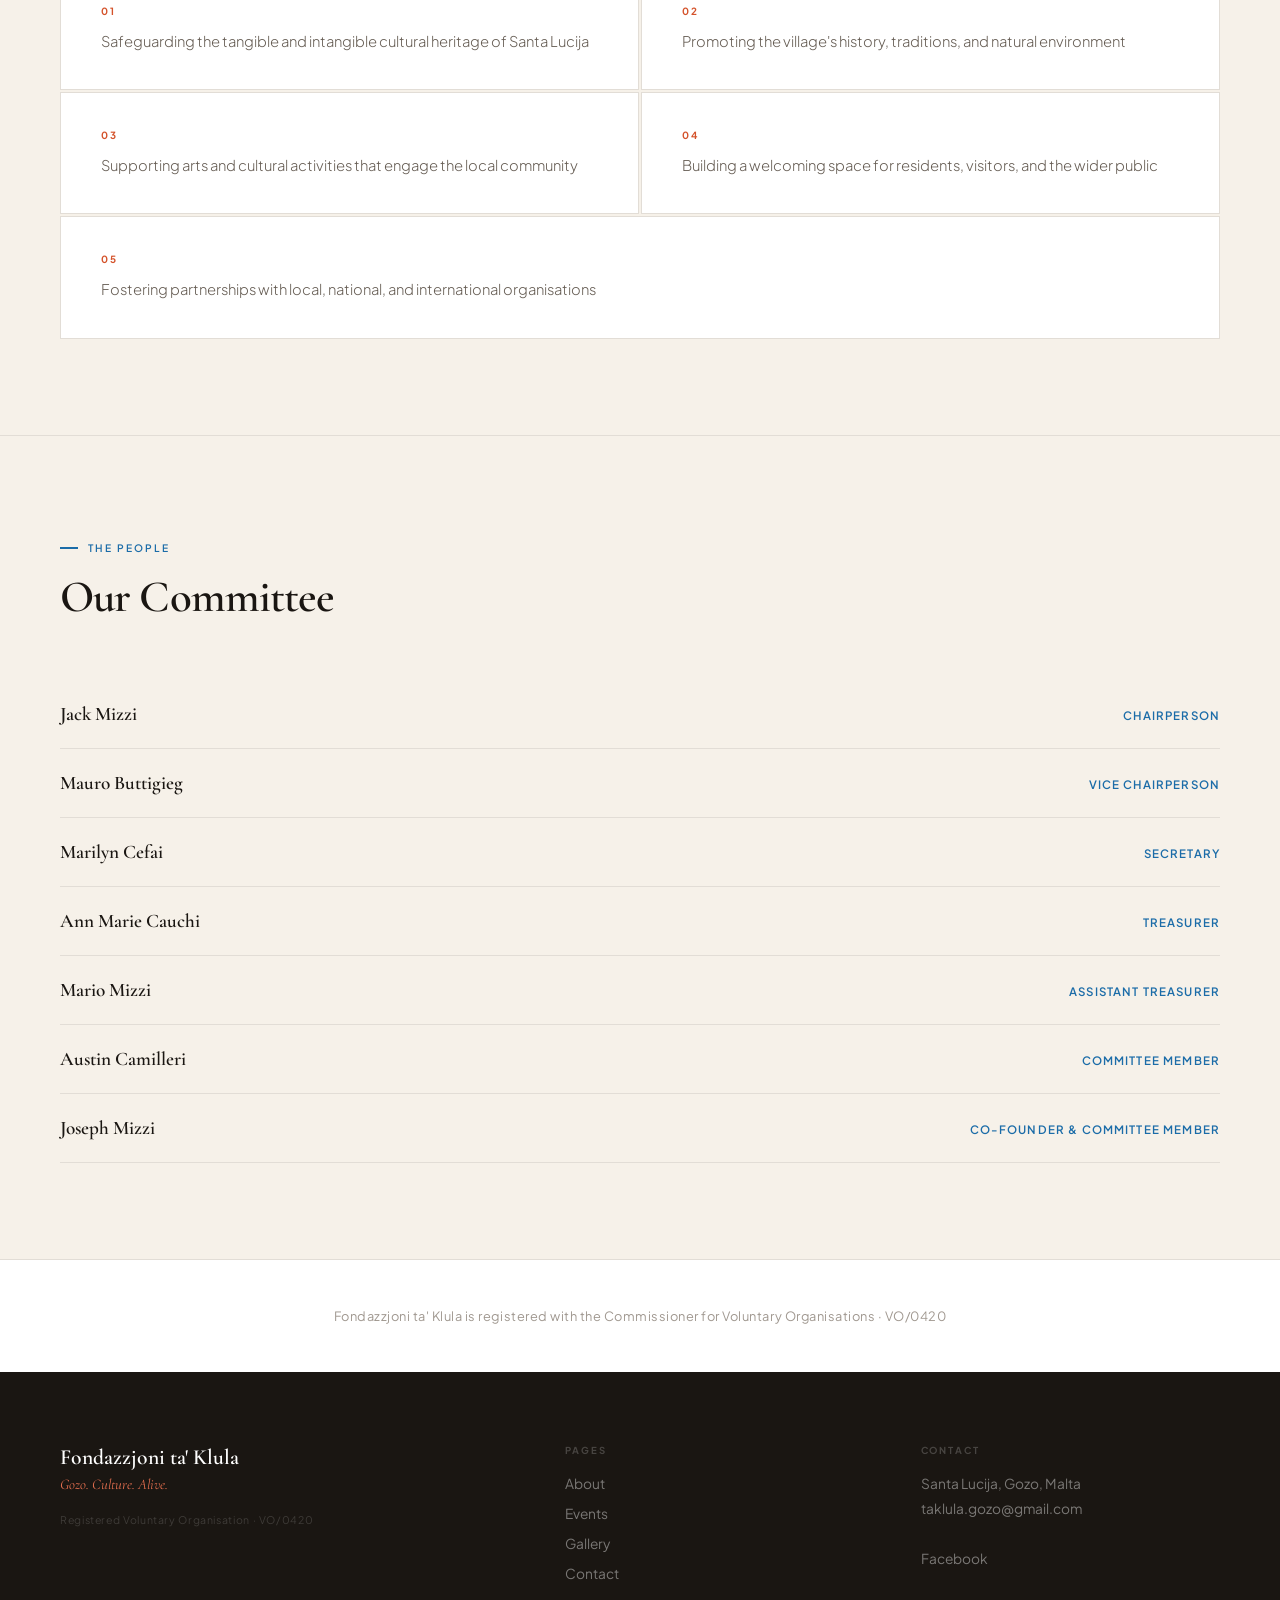
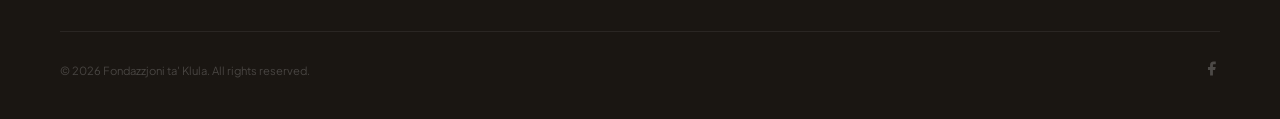
==== commit 65661661: "Add files via upload" ====
--- a/about.html
+++ b/about.html
@@ -947,16 +947,16 @@
     .story-body p:last-child { margin-bottom: 0; }
 
     /* Objectives */
-    .obj-sec { background: var(--text); padding: 96px 52px; }
+    .obj-sec { background: var(--cream); padding: 96px 52px; border-top: 1px solid var(--border); border-bottom: 1px solid var(--border); }
     .obj-inner { max-width: 1160px; margin: 0 auto; }
     .obj-header { display: grid; grid-template-columns: 1fr 1fr; gap: 80px; align-items: end; margin-bottom: 64px; }
-    .obj-header h2 { font-family: var(--fd); font-size: clamp(2rem, 3.5vw, 3rem); font-weight: 600; letter-spacing: -0.02em; color: var(--white); margin-top: 16px; line-height: 1.05; }
-    .obj-header p { font-size: 0.95rem; font-weight: 300; color: rgba(255,255,255,0.45); line-height: 1.75; }
+    .obj-header h2 { font-family: var(--fd); font-size: clamp(2rem, 3.5vw, 3rem); font-weight: 600; letter-spacing: -0.02em; color: var(--text); margin-top: 16px; line-height: 1.05; }
+    .obj-header p { font-size: 0.95rem; font-weight: 300; color: var(--mid); line-height: 1.75; }
     .obj-grid { display: grid; grid-template-columns: 1fr 1fr; gap: 2px; }
-    .obj-item { padding: 36px 40px; background: rgba(255,255,255,0.04); border: 1px solid rgba(255,255,255,0.06); transition: background 0.2s; }
-    .obj-item:hover { background: rgba(255,255,255,0.07); }
+    .obj-item { padding: 36px 40px; background: var(--white); border: 1px solid var(--border); transition: background 0.2s; }
+    .obj-item:hover { background: var(--sand); }
     .obj-num { font-size: 0.62rem; font-weight: 700; letter-spacing: 0.18em; color: var(--warm); margin-bottom: 12px; }
-    .obj-item p { font-size: 0.92rem; font-weight: 300; color: rgba(255,255,255,0.65); line-height: 1.65; }
+    .obj-item p { font-size: 0.92rem; font-weight: 300; color: var(--mid); line-height: 1.65; }
 
     /* Committee */
     .committee-sec { background: var(--cream); padding: 96px 52px; }
@@ -1014,21 +1014,29 @@
       <h2>How it all<br><em>began</em></h2>
     </div>
     <div class="story-body">
-      <p>Fondazzjoni ta' Klula — VO/0420 — was founded by a group of Santa Lucija residents committed to ensuring that the village's heritage is not lost to time. The name comes from Klula, the affectionate local name for the village.</p>
-      <p>We are a registered voluntary organisation operating under the Commissioner for Voluntary Organisations. Our work spans cultural events, heritage documentation, oral history, arts programming, and community engagement.</p>
-      <p>What began as a commitment to one village has grown into something broader: a belief that Gozitan culture, in all its forms, deserves to be documented, celebrated, and shared — with everyone who's curious enough to look.</p>
+      <p>Fondazzjoni ta' Klula — VO/0420 — was founded in 2005 by a group of Santa Lucija residents committed to ensuring that the village's heritage is not lost to time and to promote its history, culture, traditions and customs. The name comes from <em>Ta' Klula</em>, one of the oldest parts of this village.</p>
+      <p>Since then it has evolved and is now led by a committee of residents and others who love the village, and Gozo in general. We are a registered voluntary organisation operating under the Commissioner for Voluntary Organisations.</p>
+      <p>What began as a commitment to one village has grown into something broader: a belief that Gozitan culture, in all its forms, deserves to be documented, celebrated, and shared. With everyone who's curious enough to look.</p>
     </div>
   </div>
 </section>
 
+<section style="background:var(--white);padding:0 52px 72px;">
+  <div style="max-width:1160px;margin:0 auto;padding-top:48px;border-top:1px solid var(--border);">
+    <div class="sec-label">Our Reach</div>
+    <p style="font-family:var(--fd);font-size:clamp(1.4rem,2.5vw,2rem);font-weight:600;color:var(--text);line-height:1.2;letter-spacing:-0.01em;max-width:700px;">
+      Although rooted in Santa Lucija, the Fondazzjoni looks at <em style="color:var(--mid);">Gozo as a whole</em> — collaborating with organisations, artists, and communities across the island to celebrate and safeguard the broader Gozitan cultural identity.
+    </p>
+  </div>
+</section>
 <section class="obj-sec">
   <div class="obj-inner">
     <div class="obj-header">
       <div>
-        <div class="sec-label" style="color:rgba(255,255,255,0.3);">What We Stand For</div>
+        <div class="sec-label">What We Stand For</div>
         <h2>Our objectives</h2>
       </div>
-      <p>Five principles guide everything the Fondazzjoni does — from a single literary evening to a long-term heritage documentation project.</p>
+      <p>These principles guide everything the Fondazzjoni does.</p>
     </div>
     <div class="obj-grid">
       <div class="obj-item"><div class="obj-num">01</div><p>Safeguarding the tangible and intangible cultural heritage of Santa Lucija</p></div>
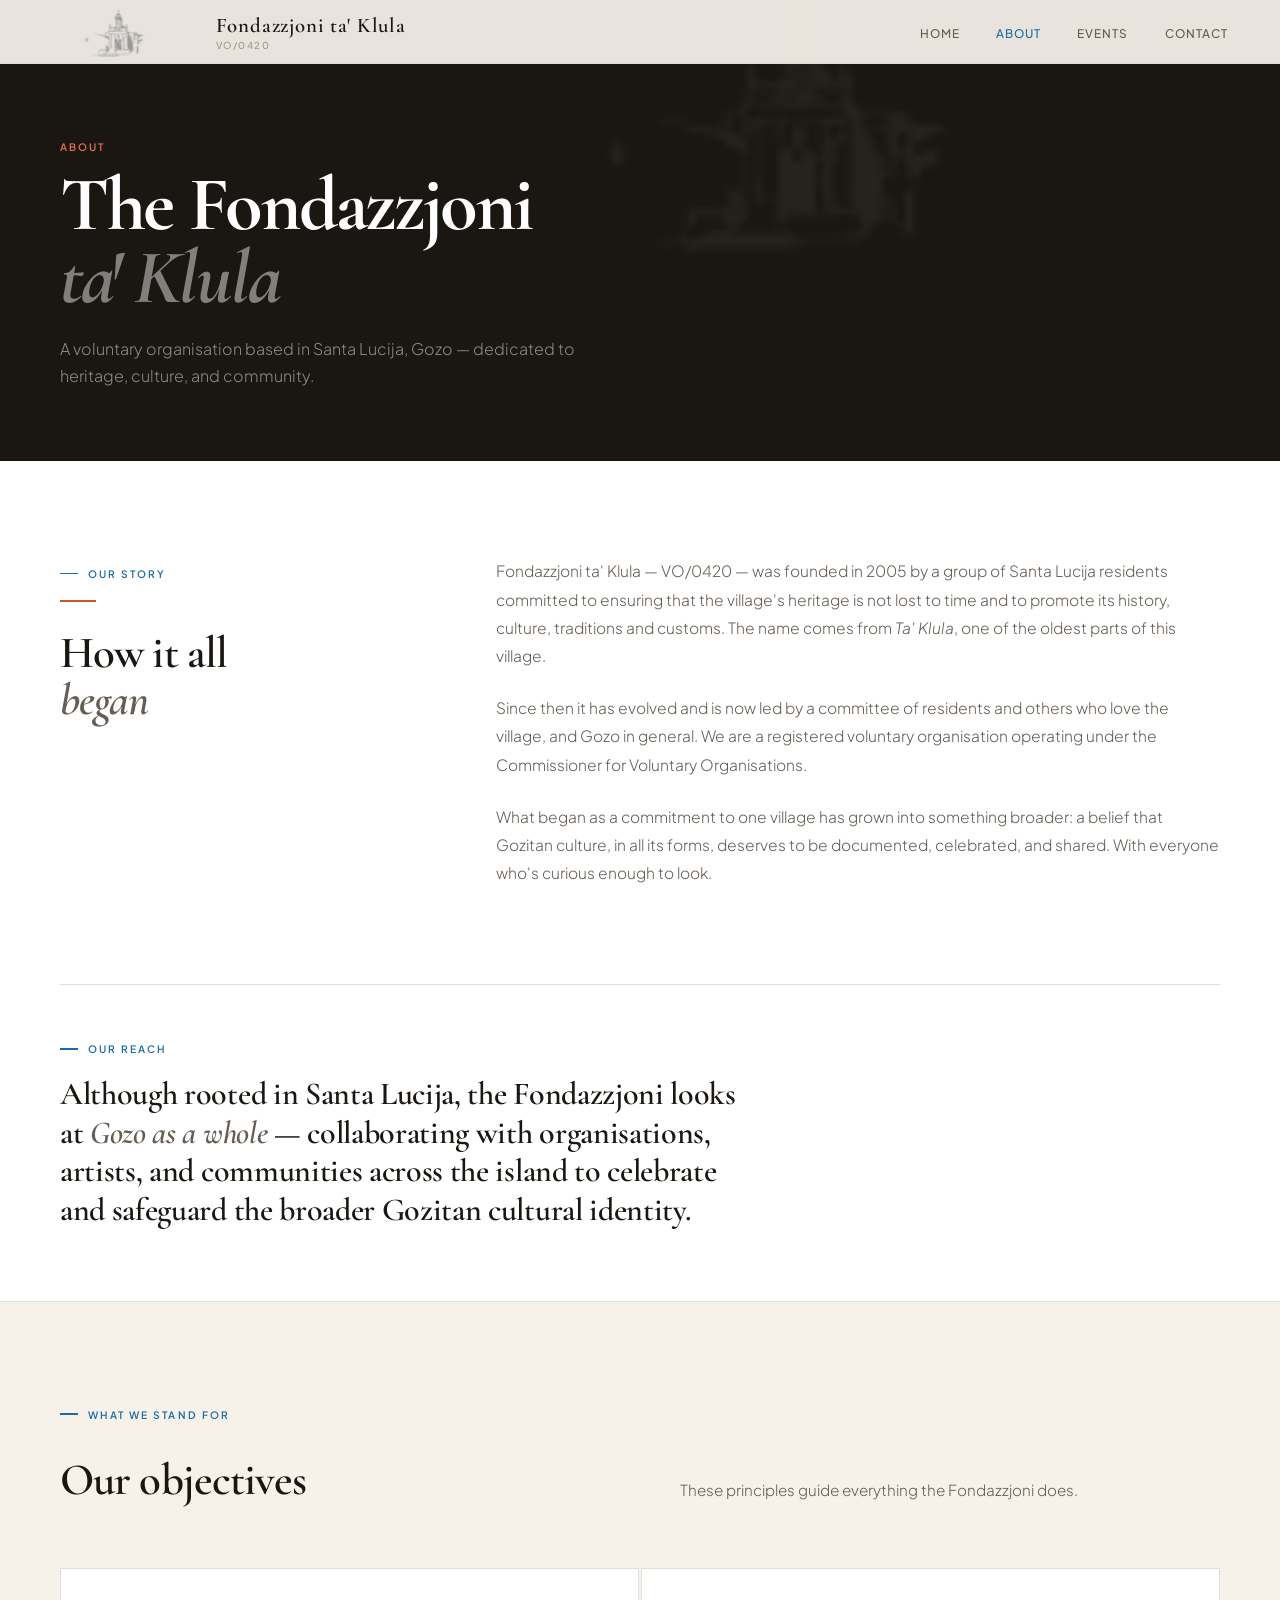
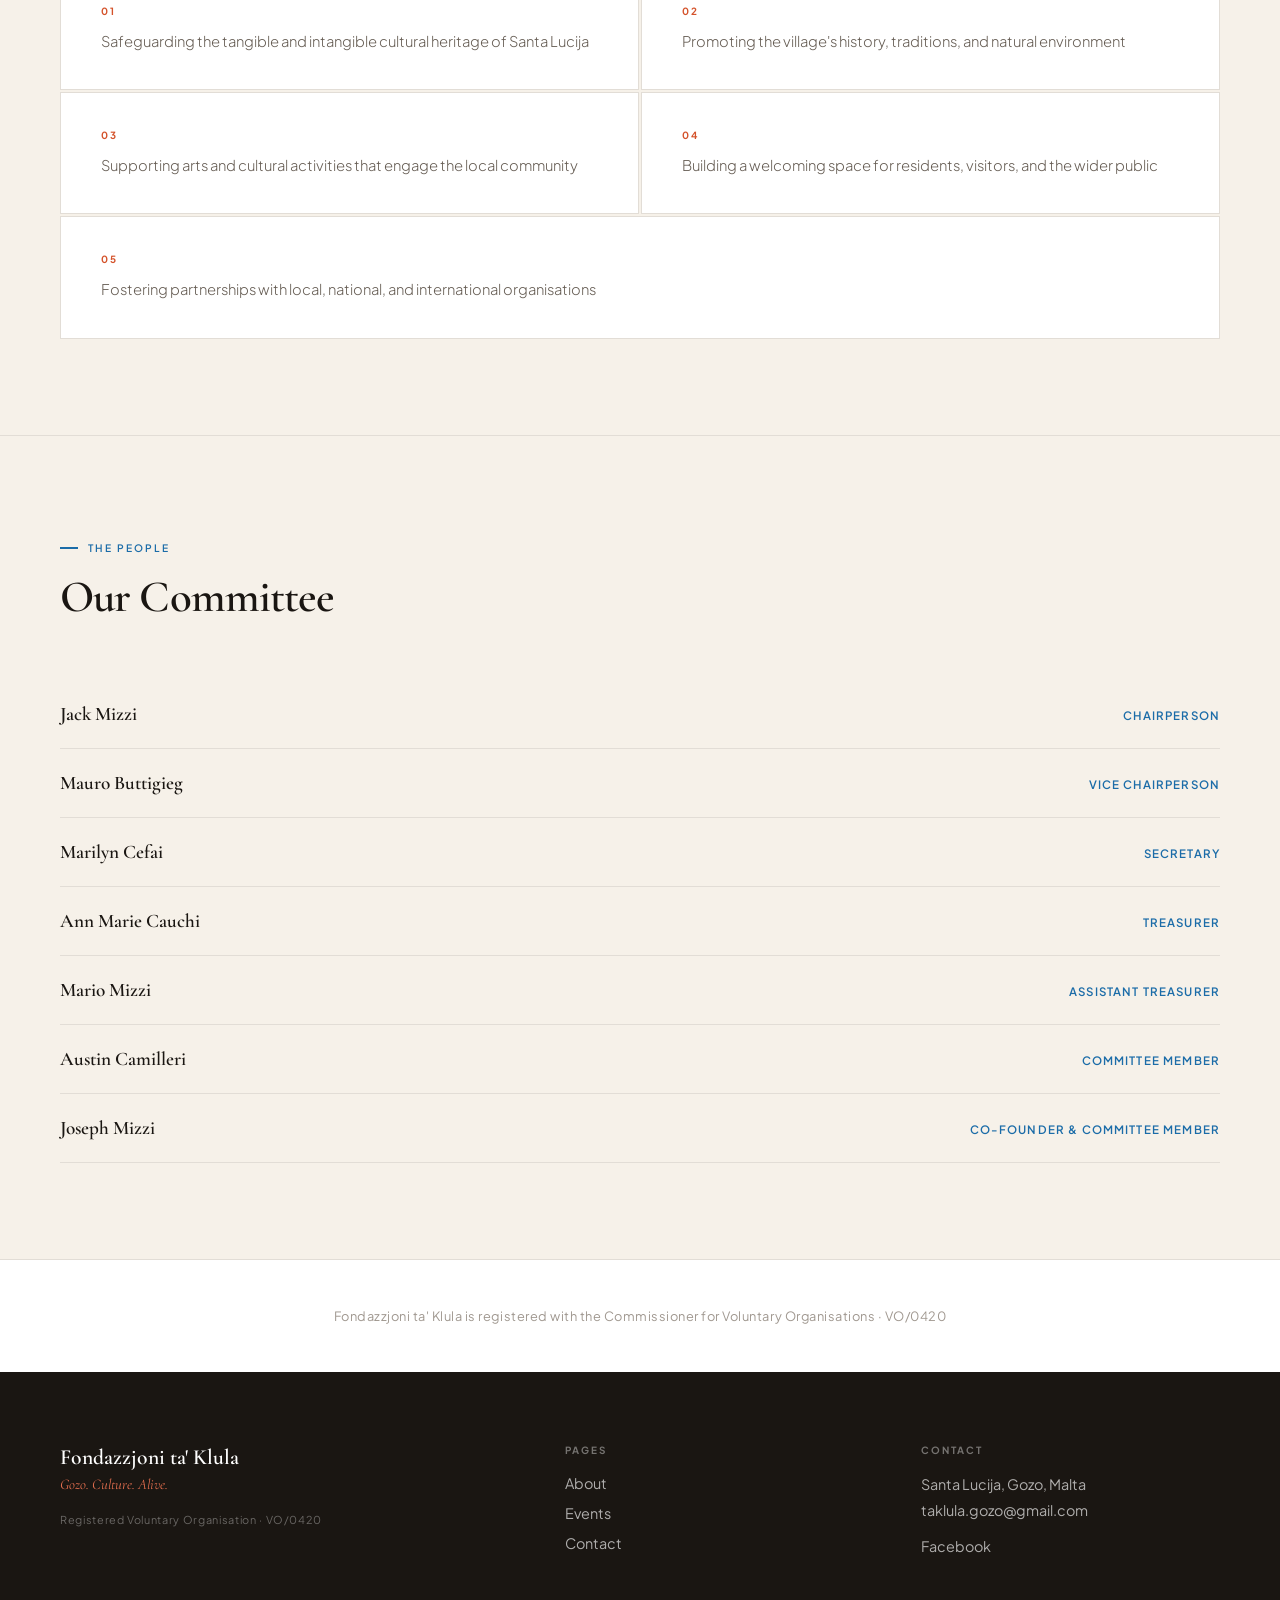
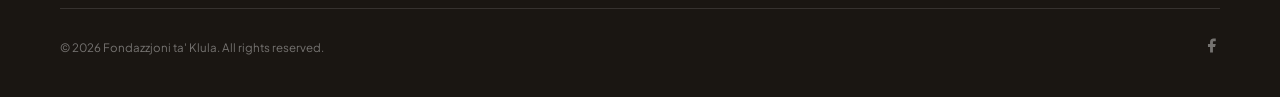
==== commit a60b4912: "Add files via upload" ====
--- a/about.html
+++ b/about.html
@@ -811,7 +811,7 @@
       grid-template-columns: 1.5fr 1fr 1fr;
       gap: 56px;
       padding-bottom: 48px;
-      border-bottom: 1px solid rgba(255,255,255,0.07);
+      border-bottom: 1px solid rgba(255,255,255,0.12);
       margin-bottom: 28px;
     }
     .f-name {
@@ -825,41 +825,37 @@
       font-family: var(--fd);
       font-style: italic;
       font-size: 0.92rem;
-      color: var(--warm-soft);
+      color: var(--warm-soft, #E87050);
       margin-bottom: 20px;
     }
     .f-reg {
-      font-size: 0.66rem;
+      font-size: 0.68rem;
       letter-spacing: 0.06em;
-      color: rgba(255,255,255,0.16);
+      color: rgba(255,255,255,0.35);
     }
     .f-col h4 {
-      font-size: 0.6rem;
+      font-size: 0.62rem;
       font-weight: 700;
       letter-spacing: 0.2em;
       text-transform: uppercase;
-      color: rgba(255,255,255,0.2);
+      color: rgba(255,255,255,0.4);
       margin-bottom: 16px;
     }
     .f-col ul { list-style: none; display: flex; flex-direction: column; gap: 9px; }
-    .f-col a { font-size: 0.86rem; color: rgba(255,255,255,0.42); transition: color 0.2s; }
+    .f-col a { font-size: 0.9rem; color: rgba(255,255,255,0.65); transition: color 0.2s; }
     .f-col a:hover { color: var(--white); }
-    .f-col p { font-size: 0.86rem; line-height: 1.8; color: rgba(255,255,255,0.42); }
+    .f-col p { font-size: 0.9rem; line-height: 1.8; color: rgba(255,255,255,0.65); }
     .footer-bottom {
       max-width: 1160px;
       margin: 0 auto;
       display: flex;
       justify-content: space-between;
       align-items: center;
-      font-size: 0.7rem;
-      color: rgba(255,255,255,0.2);
-    }
-    .f-social a {
-      color: rgba(255,255,255,0.22);
-      margin-left: 14px;
-      transition: color 0.2s;
-    }
-    .f-social a:hover { color: var(--warm-soft); }
+      font-size: 0.72rem;
+      color: rgba(255,255,255,0.4);
+    }
+    .f-social a { color: rgba(255,255,255,0.4); transition: color 0.2s; margin-left: 14px; }
+    .f-social a:hover { color: var(--warm-soft, #E87050); }
 
     /* ────────────────────────────────────
        RESPONSIVE
@@ -1075,16 +1071,14 @@
       <ul>
         <li><a href="about.html">About</a></li>
         <li><a href="events.html">Events</a></li>
-        <li><a href="gallery.html">Gallery</a></li>
         <li><a href="contact.html">Contact</a></li>
       </ul>
     </div>
     <div class="f-col">
       <h4>Contact</h4>
-      <p>Santa Lucija, Gozo, Malta<br>
-        <a href="mailto:taklula.gozo@gmail.com">taklula.gozo@gmail.com</a><br><br>
-        <a href="https://www.facebook.com/taklula" target="_blank" rel="noopener">Facebook</a>
-      </p>
+      <p>Santa Lucija, Gozo, Malta</p>
+      <p><a href="mailto:taklula.gozo@gmail.com">taklula.gozo@gmail.com</a></p>
+      <p style="margin-top:10px;"><a href="https://www.facebook.com/taklula" target="_blank" rel="noopener">Facebook</a></p>
     </div>
   </div>
   <div class="footer-bottom">
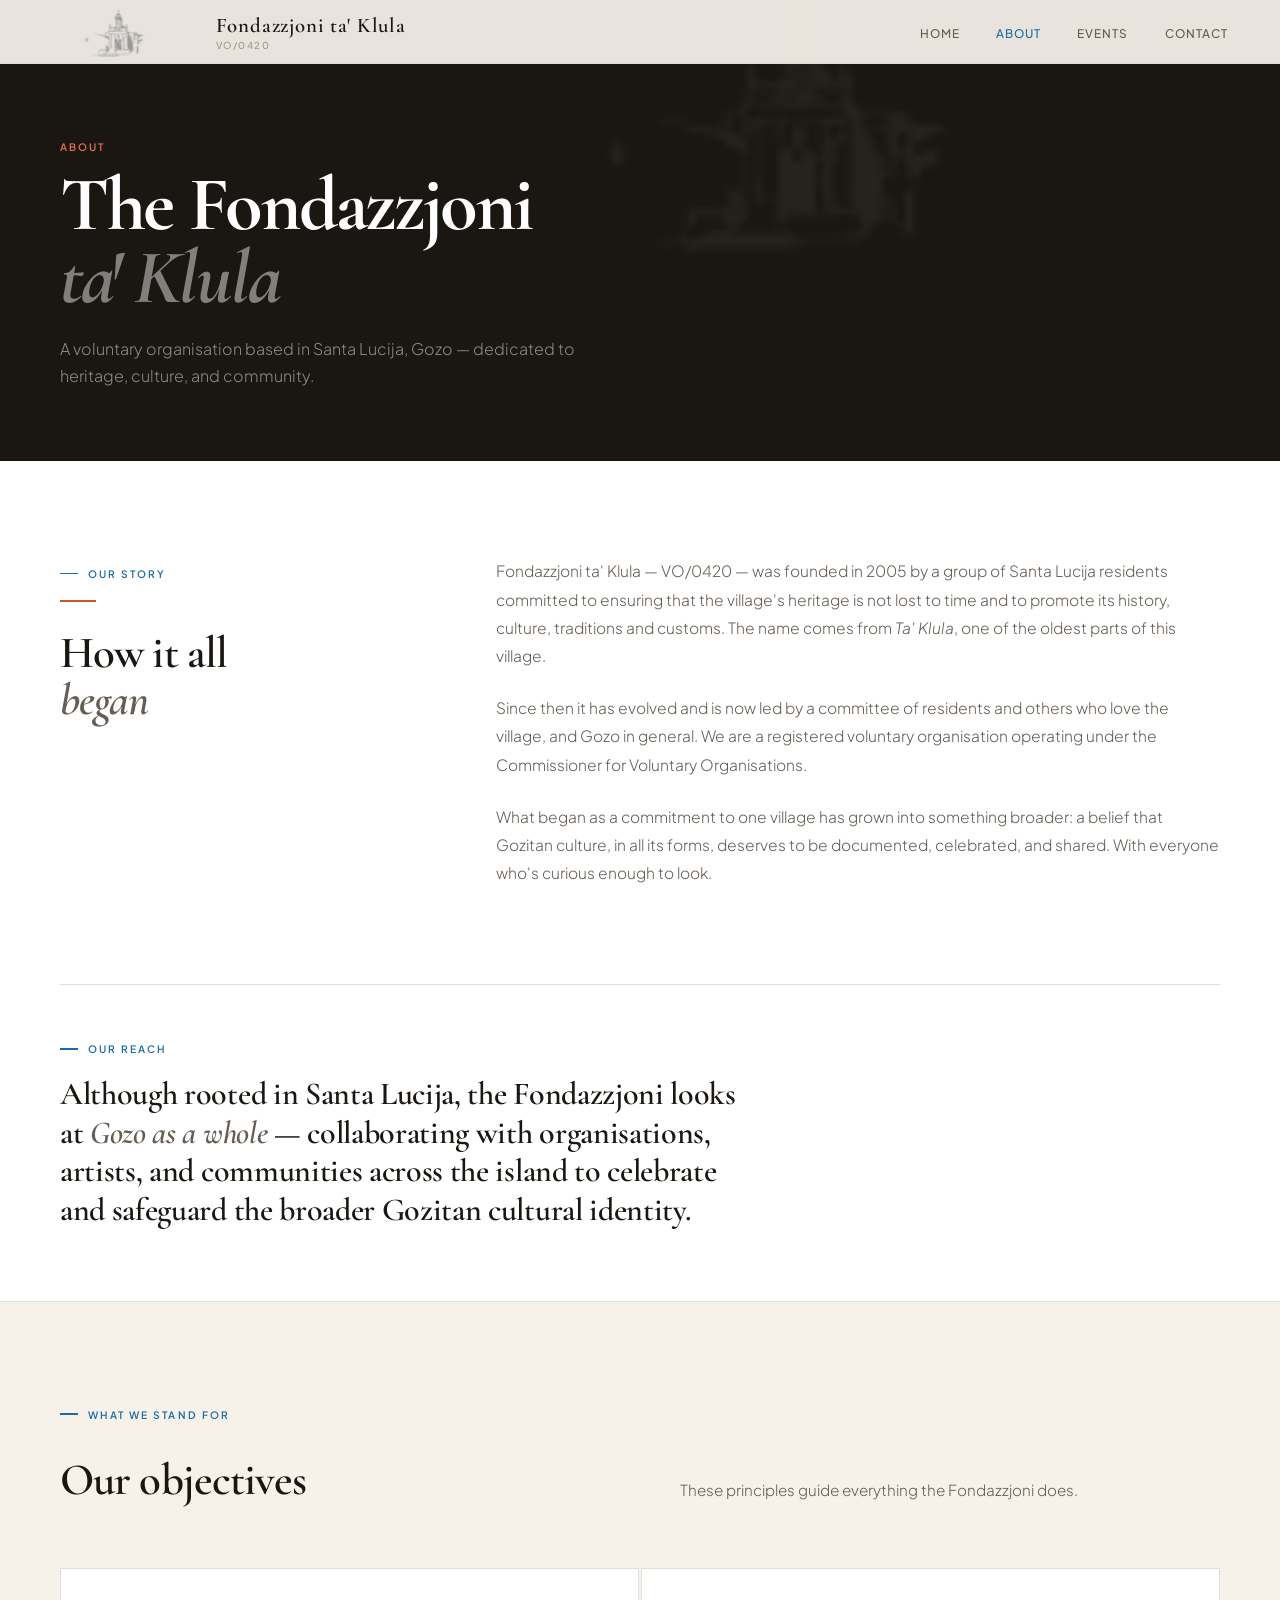
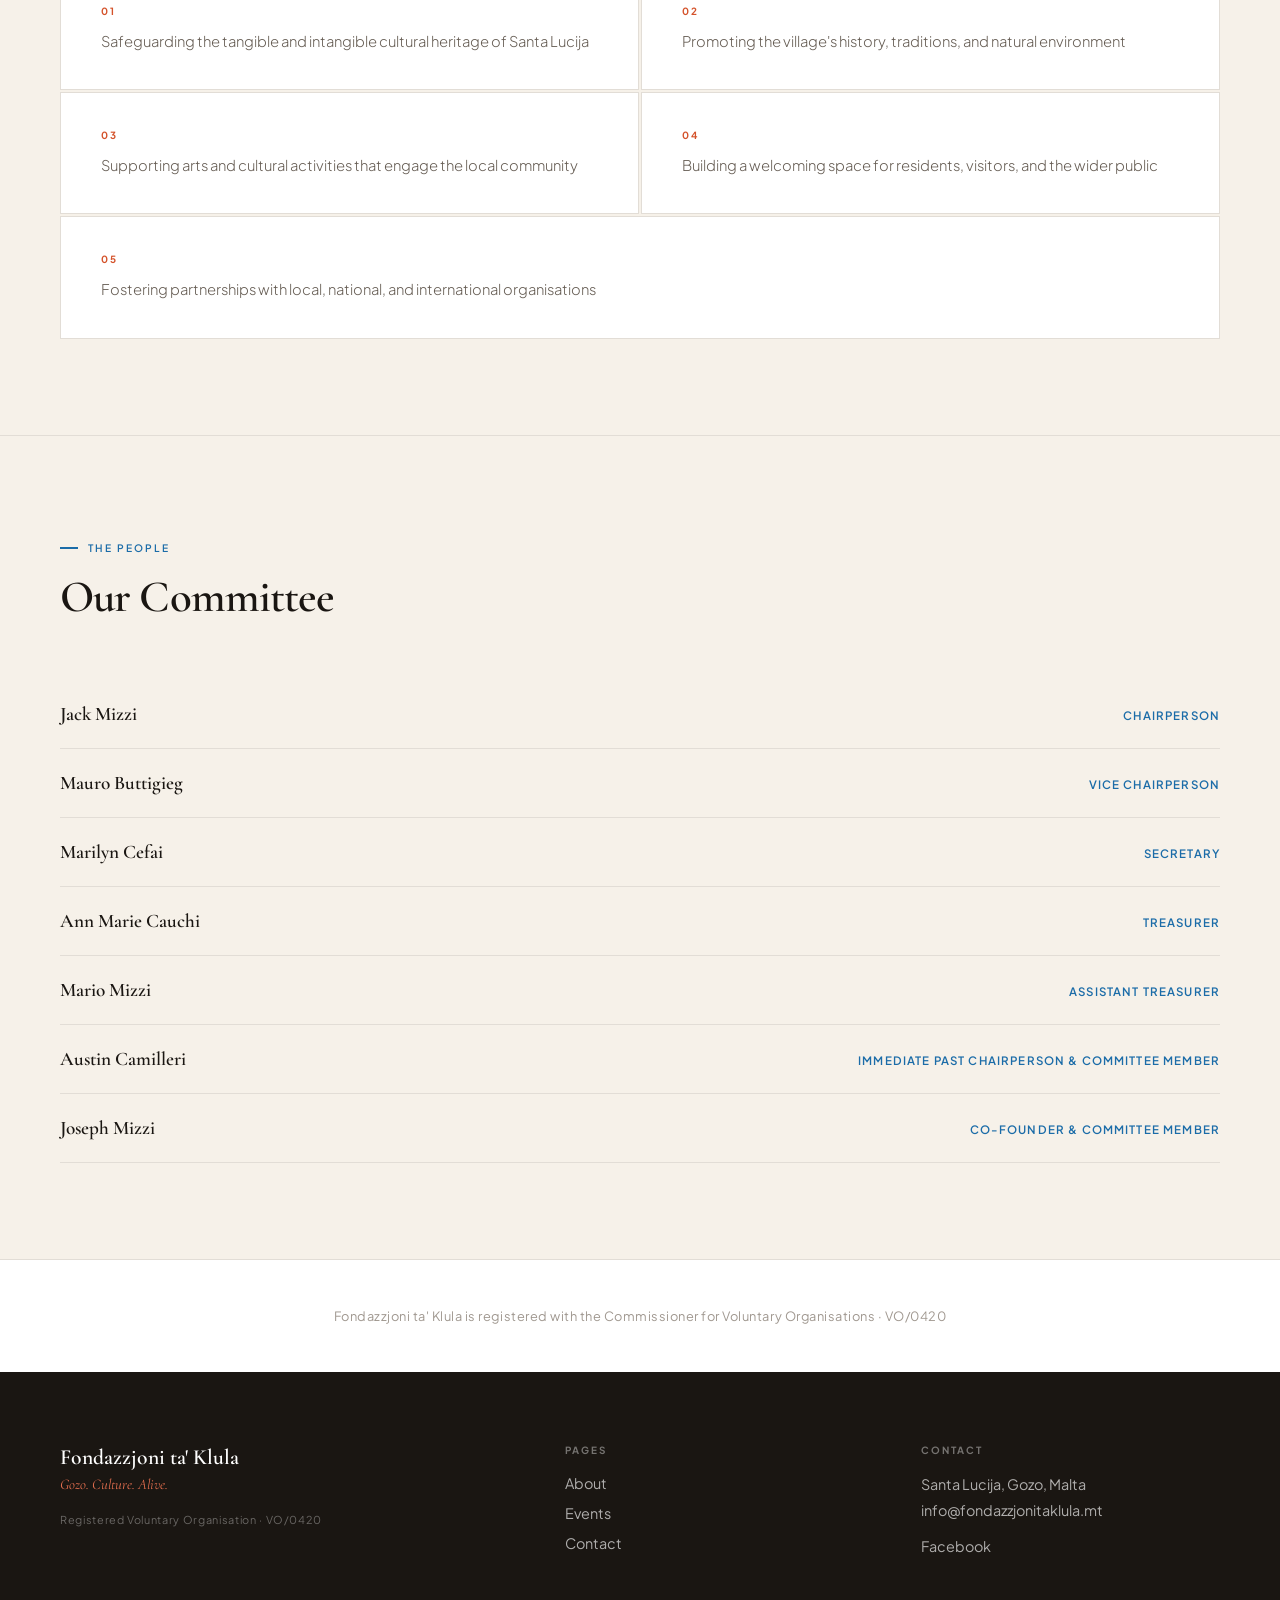
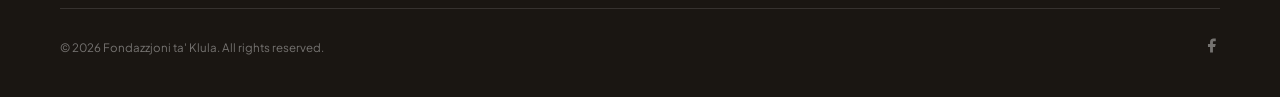
==== commit b84892b4: "Update about.html" ====
--- a/about.html
+++ b/about.html
@@ -5,6 +5,9 @@
   <meta name="viewport" content="width=device-width, initial-scale=1.0" />
   <title>About — Fondazzjoni ta' Klula</title>
   <meta name="description" content="About the Fondazzjoni ta' Klula — heritage and culture in Santa Lucija, Gozo" />
+  <link rel="icon" type="image/png" sizes="32x32" href="favicon-32.png">
+  <link rel="icon" type="image/png" sizes="16x16" href="favicon-16.png">
+  <link rel="apple-touch-icon" sizes="180x180" href="favicon-180.png">
   <link rel="preconnect" href="https://fonts.googleapis.com" />
   <link rel="preconnect" href="https://fonts.gstatic.com" crossorigin />
   <link href="https://fonts.googleapis.com/css2?family=Cormorant+Garamond:ital,wght@0,400;0,600;0,700;1,400;1,600&family=Plus+Jakarta+Sans:wght@300;400;500;600&display=swap" rel="stylesheet" />
@@ -1053,7 +1056,7 @@
     <div class="member-row"><span class="member-name">Marilyn Cefai</span><span class="member-role">Secretary</span></div>
     <div class="member-row"><span class="member-name">Ann Marie Cauchi</span><span class="member-role">Treasurer</span></div>
     <div class="member-row"><span class="member-name">Mario Mizzi</span><span class="member-role">Assistant Treasurer</span></div>
-    <div class="member-row"><span class="member-name">Austin Camilleri</span><span class="member-role">Committee Member</span></div>
+    <div class="member-row"><span class="member-name">Austin Camilleri</span><span class="member-role">Immediate Past Chairperson & Committee Member</span></div>
     <div class="member-row"><span class="member-name">Joseph Mizzi</span><span class="member-role">Co-Founder &amp; Committee Member</span></div>
   </div>
 </section>
@@ -1077,7 +1080,7 @@
     <div class="f-col">
       <h4>Contact</h4>
       <p>Santa Lucija, Gozo, Malta</p>
-      <p><a href="mailto:taklula.gozo@gmail.com">taklula.gozo@gmail.com</a></p>
+      <p><a href="mailto:info@fondazzjonitaklula.mt">info@fondazzjonitaklula.mt</a></p>
       <p style="margin-top:10px;"><a href="https://www.facebook.com/taklula" target="_blank" rel="noopener">Facebook</a></p>
     </div>
   </div>
@@ -1094,4 +1097,4 @@
   document.getElementById('nav') && document.getElementById('nav').classList.add('light');
 </script>
 </body>
-</html>+</html>
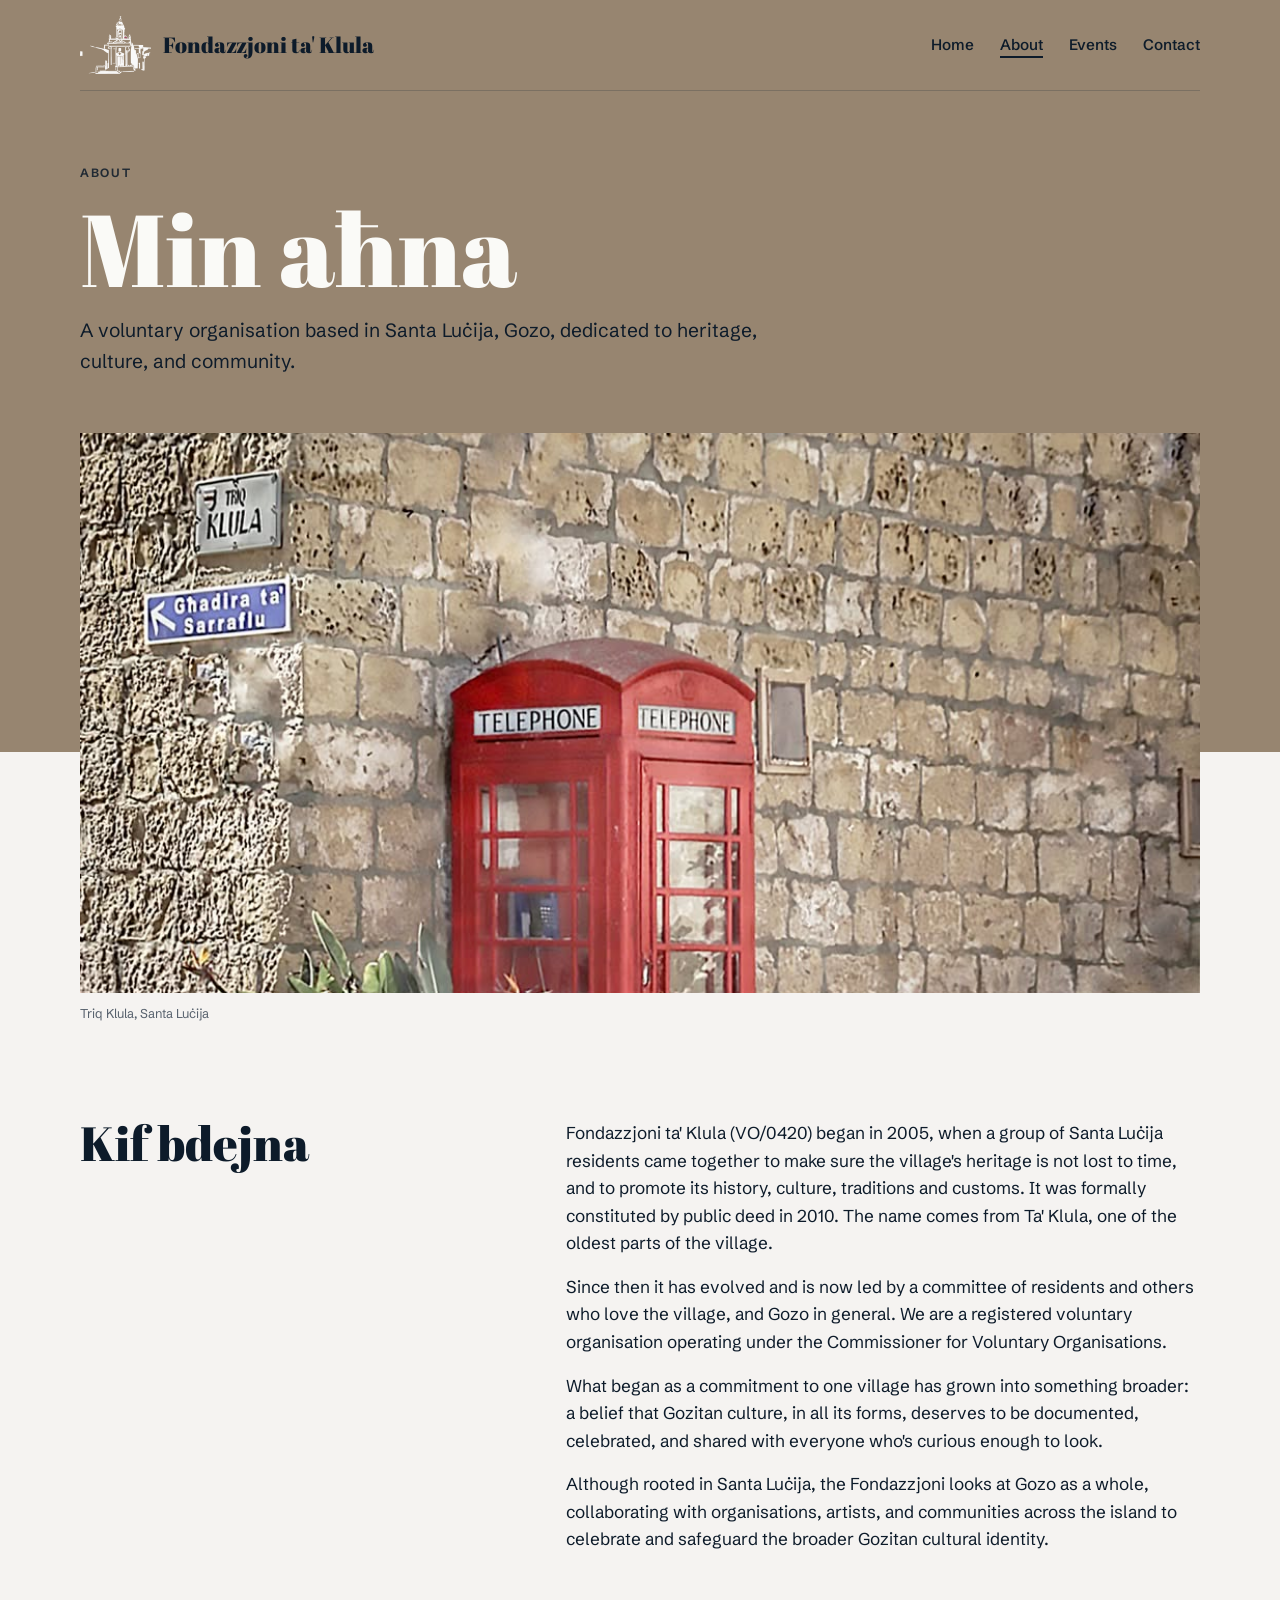
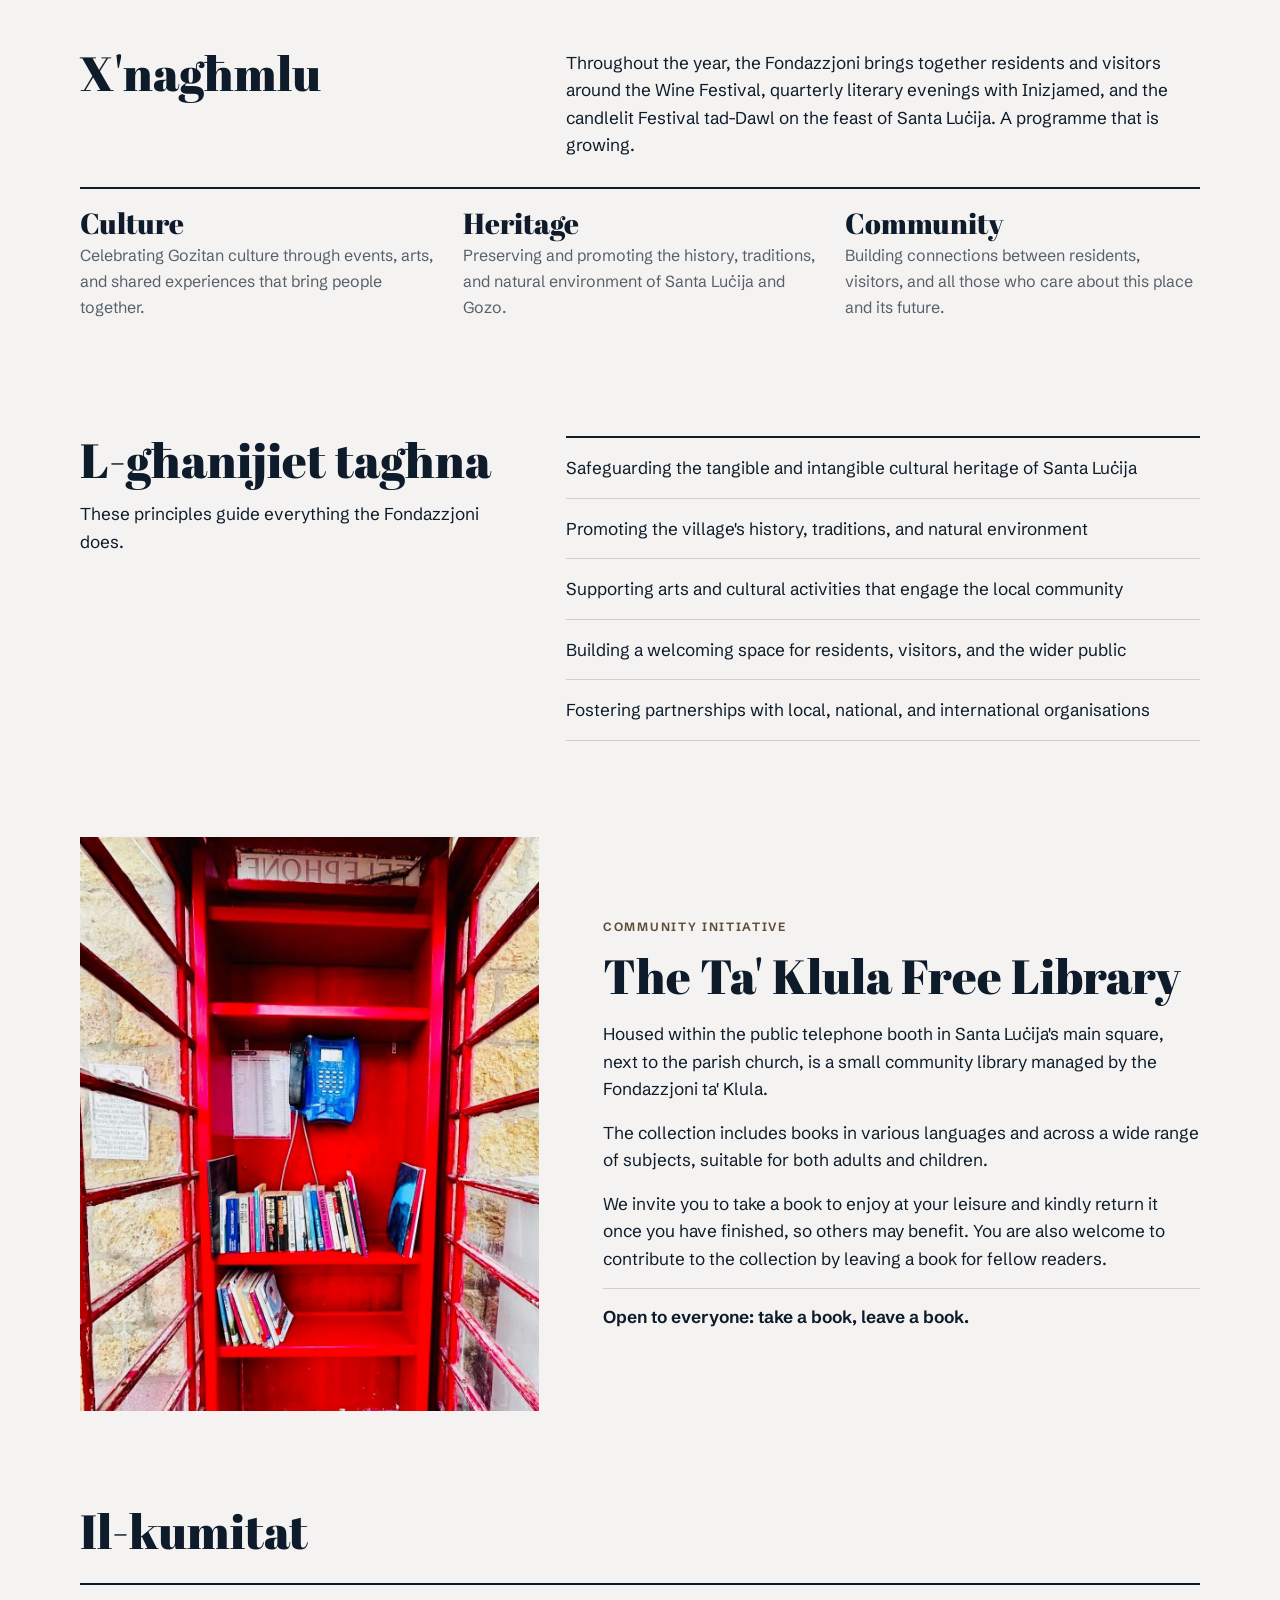
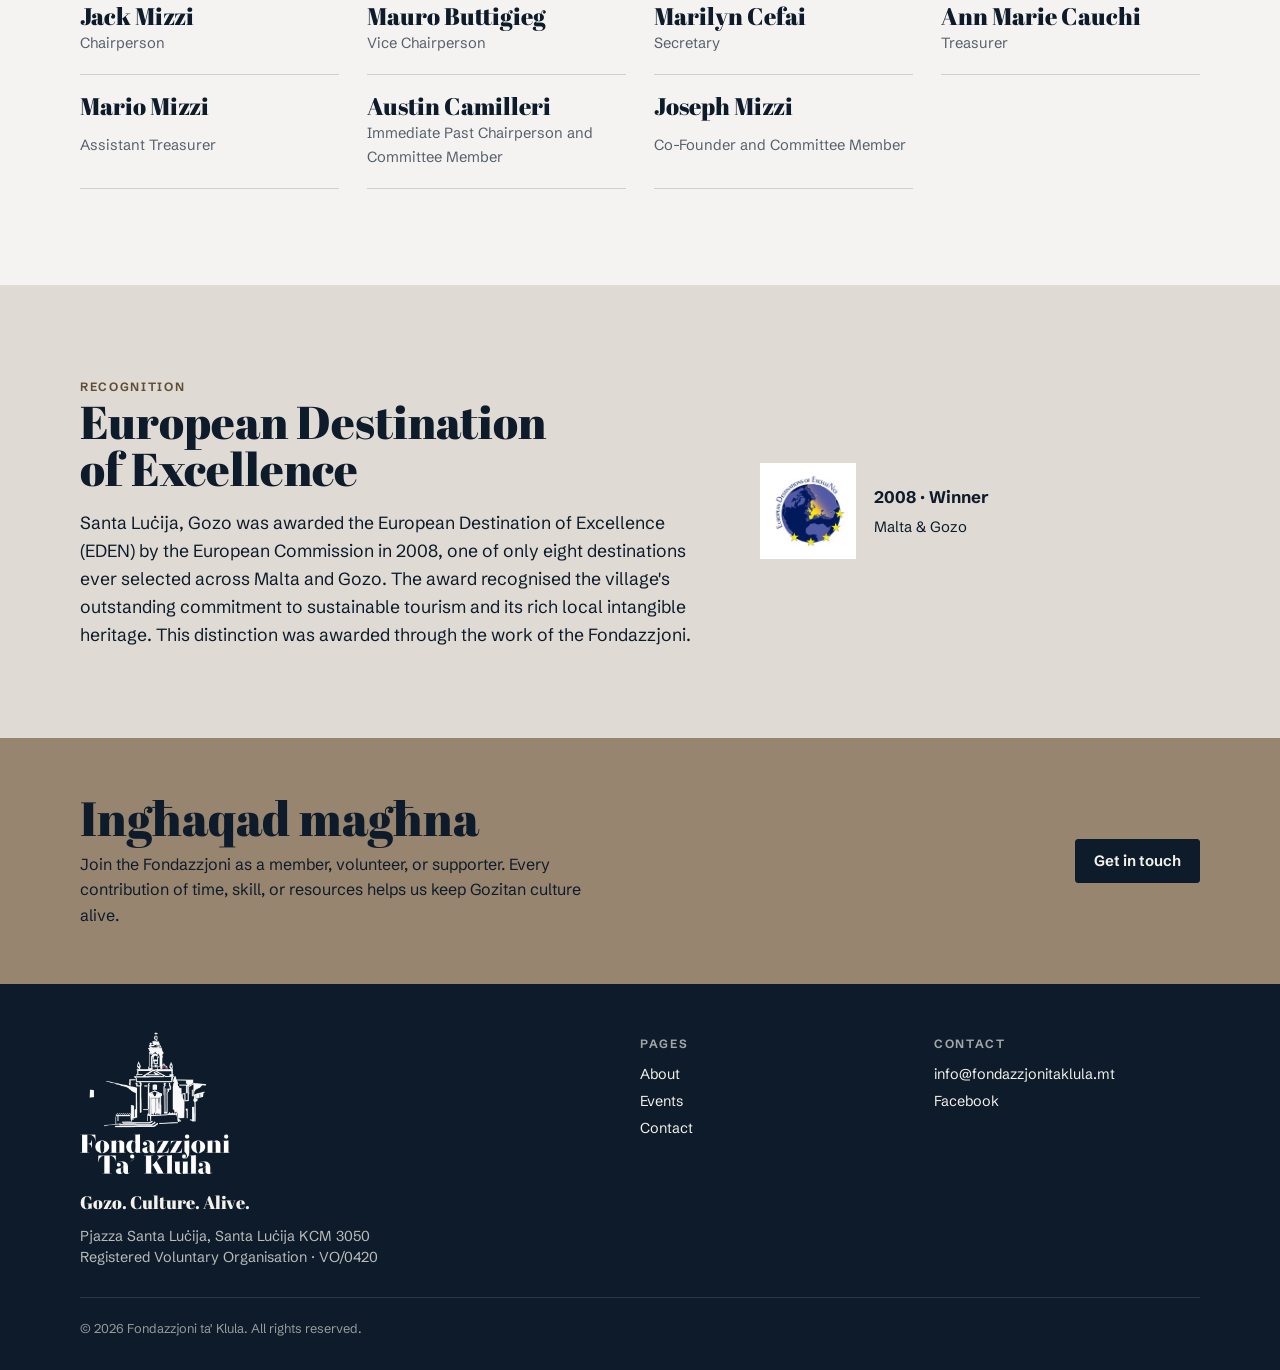
==== commit 0c21e0ec: "Add files via upload new design" ====
--- a/about.html
+++ b/about.html
@@ -1,1100 +1,137 @@
-<!DOCTYPE html>
+<!doctype html>
 <html lang="en">
 <head>
-  <meta charset="UTF-8" />
-  <meta name="viewport" content="width=device-width, initial-scale=1.0" />
-  <title>About — Fondazzjoni ta' Klula</title>
-  <meta name="description" content="About the Fondazzjoni ta' Klula — heritage and culture in Santa Lucija, Gozo" />
-  <link rel="icon" type="image/png" sizes="32x32" href="favicon-32.png">
-  <link rel="icon" type="image/png" sizes="16x16" href="favicon-16.png">
-  <link rel="apple-touch-icon" sizes="180x180" href="favicon-180.png">
-  <link rel="preconnect" href="https://fonts.googleapis.com" />
-  <link rel="preconnect" href="https://fonts.gstatic.com" crossorigin />
-  <link href="https://fonts.googleapis.com/css2?family=Cormorant+Garamond:ital,wght@0,400;0,600;0,700;1,400;1,600&family=Plus+Jakarta+Sans:wght@300;400;500;600&display=swap" rel="stylesheet" />
-  <style>
-
-
-    /* ────────────────────────────────────
-       TOKENS — dual Mediterranean palette
-       Warm: terracotta #D4522A (earth, heat, heritage)
-       Cool: cobalt     #1B6CA8 (sea, sky, culture)
-       Each has a defined role — never interchangeable
-    ──────────────────────────────────── */
-    :root {
-      /* Warm — used for: mission strip, CTA buttons, hero wash, hover fills */
-      --warm:        #D4522A;
-      --warm-soft:   #E87050;
-      --warm-bg:     #FDF2EE;
-
-      /* Cool — used for: section labels, dates, nav active, links, accents */
-      --cool:        #1B6CA8;
-      --cool-soft:   #3D8EC4;
-      --cool-bg:     #EBF3FA;
-
-      /* Aliases so existing CSS still works */
-      --accent:      var(--warm);
-      --accent-soft: var(--warm-soft);
-      --accent-bg:   var(--warm-bg);
-
-      --cream:       #F6F1E9;
-      --sand:        #EAE5DC;
-      --white:       #FFFFFF;
-      --text:        #1A1612;
-      --mid:         #665D54;
-      --light:       #A09890;
-      --border:      #E2DDD6;
-
-      --fd: 'Cormorant Garamond', Georgia, serif;
-      --fb: 'Plus Jakarta Sans', system-ui, sans-serif;
-      --ease: cubic-bezier(0.4, 0, 0.2, 1);
-    }
-
-    *, *::before, *::after { box-sizing: border-box; margin: 0; padding: 0; }
-    html { scroll-behavior: smooth; }
-    body {
-      font-family: var(--fb);
-      background: var(--white);
-      color: var(--text);
-      -webkit-font-smoothing: antialiased;
-      overflow-x: hidden;
-    }
-    a { color: inherit; text-decoration: none; }
-    img { display: block; max-width: 100%; }
-
-    /* ────────────────────────────────────
-       NAV
-    ──────────────────────────────────── */
-    .nav {
-      position: fixed;
-      top: 0; left: 0; right: 0;
-      z-index: 200;
-      height: 64px;
-      display: flex;
-      align-items: center;
-      justify-content: space-between;
-      padding: 0 52px;
-      /* starts transparent over dark hero */
-      transition: background 0.5s, border-color 0.5s;
-    }
-    .nav.light {
-      background: rgba(246, 241, 233, 0.94);
-      backdrop-filter: blur(18px);
-      border-bottom: 1px solid var(--border);
-    }
-    .nav-brand-link {
-      display: flex;
-      align-items: center;
-      gap: 14px;
-      text-decoration: none;
-    }
-    .nav-logo-img {
-      height: 52px;
-      width: auto;
-      opacity: 0.92;
-      filter: brightness(0) invert(1);
-      transition: filter 0.4s, opacity 0.4s;
-    }
-    .nav.light .nav-logo-img {
-      filter: none;
-      opacity: 1;
-    }
-    .nav-brand-text {
-      display: flex;
-      flex-direction: column;
-      line-height: 1.25;
-    }
-    .nav-brand-name {
-      font-family: var(--fd);
-      font-size: 1.3rem;
-      font-weight: 600;
-      letter-spacing: 0.04em;
-      color: var(--white);
-      transition: color 0.4s;
-    }
-    .nav.light .nav-brand-name { color: var(--text); }
-    .nav-brand-reg {
-      font-size: 0.6rem;
-      font-weight: 500;
-      letter-spacing: 0.16em;
-      text-transform: uppercase;
-      color: rgba(255,255,255,0.4);
-      transition: color 0.4s;
-    }
-    .nav.light .nav-brand-reg { color: var(--light); }
-
-    .nav-links {
-      display: flex;
-      gap: 36px;
-      list-style: none;
-    }
-    .nav-links a {
-      font-size: 0.74rem;
-      font-weight: 500;
-      letter-spacing: 0.09em;
-      text-transform: uppercase;
-      color: rgba(255,255,255,0.6);
-      transition: color 0.2s;
-    }
-    .nav.light .nav-links a { color: var(--mid); }
-    .nav-links a:hover,
-    .nav-links a.active { color: var(--cool) !important; }
-
-    /* ────────────────────────────────────
-       HERO — full-bleed, whole-page animation
-    ──────────────────────────────────── */
-    .hero {
-      position: relative;
-      width: 100%;
-      height: 100vh;
-      min-height: 640px;
-      overflow: hidden;
-      display: flex;
-      align-items: flex-end;
-    }
-
-    /* Photo fills the entire hero */
-    .hero-photo {
-      position: absolute;
-      inset: 0;
-      z-index: 0;
-    }
-    .hero-photo img {
-      width: 100%;
-      height: 100%;
-      object-fit: cover;
-      object-position: center 60%;
-      /* Ken Burns across the whole image */
-      animation: kenBurns 22s ease-in-out infinite alternate;
-      transform-origin: center;
-    }
-    @keyframes kenBurns {
-      0%   { transform: scale(1.08) translate(0, 0); }
-      33%  { transform: scale(1.05) translate(-1%, 0.5%); }
-      66%  { transform: scale(1.06) translate(0.5%, -0.5%); }
-      100% { transform: scale(1.0)  translate(0, 0); }
-    }
-
-    /* Multi-layer overlay — top gradient keeps nav readable,
-       bottom gradient keeps text readable,
-       animated colour wash gives life to the whole frame */
-    .hero-overlay {
-      position: absolute;
-      inset: 0;
-      z-index: 1;
-      /* Static base: dark bottom, slight dark top */
-      background:
-        linear-gradient(to bottom,
-          rgba(15,12,8,0.45) 0%,
-          rgba(15,12,8,0.1)  35%,
-          rgba(15,12,8,0.1)  55%,
-          rgba(15,12,8,0.72) 100%
-        );
-    }
-
-    /* Animated warm wash that sweeps across the whole image */
-    .hero-wash {
-      position: absolute;
-      inset: 0;
-      z-index: 2;
-      background: radial-gradient(
-        ellipse 120% 80% at 80% 20%,
-        rgba(232, 84, 26, 0.22) 0%,
-        transparent 60%
-      );
-      animation: washDrift 18s ease-in-out infinite alternate;
-    }
-    @keyframes washDrift {
-      0%   { opacity: 1;    background-position: 80% 20%; transform: scale(1); }
-      33%  { opacity: 0.7;  }
-      66%  { opacity: 0.9;  }
-      100% { opacity: 0.5;  transform: scale(1.15) translate(-5%, 5%); }
-    }
-
-    /* Second wash — cooler, from opposite corner */
-    .hero-wash-2 {
-      position: absolute;
-      inset: 0;
-      z-index: 2;
-      background: radial-gradient(
-        ellipse 100% 70% at 10% 80%,
-        rgba(201, 150, 42, 0.15) 0%,
-        transparent 55%
-      );
-      animation: washDrift2 24s ease-in-out infinite alternate;
-    }
-    @keyframes washDrift2 {
-      0%   { opacity: 0.6; transform: scale(1); }
-      50%  { opacity: 1; }
-      100% { opacity: 0.4; transform: scale(1.1) translate(4%, -3%); }
-    }
-
-    /* Logo watermark spilling from nav into hero */
-    .hero-logo-watermark {
-      position: absolute;
-      top: -20px;
-      right: 52px;
-      z-index: 3;
-      pointer-events: none;
-    }
-    .hero-logo-watermark img {
-      height: 260px;
-      width: auto;
-      opacity: 0.07;
-      filter: brightness(0) invert(1);
-      animation: watermarkBreath 8s ease-in-out infinite alternate;
-    }
-    @keyframes watermarkBreath {
-      from { opacity: 0.06; transform: translateY(0); }
-      to   { opacity: 0.10; transform: translateY(-8px); }
-    }
-
-    /* Hero content — single column, bottom-left */
-    .hero-content {
-      position: relative;
-      z-index: 10;
-      width: 100%;
-      max-width: 780px;
-      padding: 0 52px 88px;
-    }
-
-    .hero-eyebrow {
-      display: inline-flex;
-      align-items: center;
-      gap: 10px;
-      font-size: 0.66rem;
-      font-weight: 600;
-      letter-spacing: 0.22em;
-      text-transform: uppercase;
-      color: var(--cool-soft);
-      margin-bottom: 24px;
-      opacity: 0;
-      animation: enterUp 0.6s 0.4s var(--ease) forwards;
-    }
-    .hero-eyebrow::before {
-      content: '';
-      width: 22px;
-      height: 1.5px;
-      background: var(--cool-soft);
-    }
-
-    .hero-headline {
-      font-family: var(--fd);
-      font-size: clamp(4.5rem, 8vw, 8.5rem);
-      font-weight: 700;
-      line-height: 0.88;
-      letter-spacing: -0.03em;
-      color: var(--white);
-    }
-    .hero-headline .ln { display: block; overflow: hidden; }
-    .hero-headline .ln span {
-      display: block;
-      opacity: 0;
-      animation: enterUp 1s var(--ease) forwards;
-    }
-    .hero-headline .ln:nth-child(1) span { animation-delay: 0.5s; }
-    .hero-headline .ln:nth-child(2) span {
-      animation-delay: 0.72s;
-      color: rgba(255,255,255,0.55);
-      font-style: italic;
-    }
-    .hero-headline .ln:nth-child(3) span {
-      animation-delay: 0.94s;
-      color: var(--warm-soft);
-    }
-
-    .hero-desc {
-      font-size: 1rem;
-      font-weight: 300;
-      line-height: 1.75;
-      color: rgba(255,255,255,0.58);
-      max-width: 520px;
-      margin-top: 28px;
-      margin-bottom: 36px;
-      opacity: 0;
-      animation: enterUp 0.7s 1.3s var(--ease) forwards;
-    }
-
-    .hero-actions {
-      display: flex;
-      align-items: center;
-      gap: 24px;
-      opacity: 0;
-      animation: enterUp 0.7s 1.5s var(--ease) forwards;
-    }
-    .btn-fill {
-      display: inline-flex;
-      align-items: center;
-      gap: 10px;
-      background: var(--accent);
-      color: var(--white);
-      font-size: 0.74rem;
-      font-weight: 600;
-      letter-spacing: 0.1em;
-      text-transform: uppercase;
-      padding: 14px 26px;
-      transition: background 0.2s, transform 0.15s;
-    }
-    .btn-fill:hover { background: #c94412; transform: translateY(-1px); }
-    .btn-ghost-white {
-      font-size: 0.74rem;
-      font-weight: 500;
-      letter-spacing: 0.09em;
-      text-transform: uppercase;
-      color: rgba(255,255,255,0.5);
-      border-bottom: 1px solid rgba(255,255,255,0.25);
-      padding-bottom: 2px;
-      transition: color 0.2s, border-color 0.2s;
-    }
-    .btn-ghost-white:hover { color: var(--white); border-color: var(--white); }
-
-    /* Scroll indicator — bottom right */
-    .hero-scroll {
-      position: absolute;
-      right: 52px;
-      bottom: 44px;
-      z-index: 10;
-      display: flex;
-      flex-direction: column;
-      align-items: center;
-      gap: 10px;
-      opacity: 0;
-      animation: fadeIn 1s 2s var(--ease) forwards;
-    }
-    .hero-scroll span {
-      font-size: 0.6rem;
-      font-weight: 600;
-      letter-spacing: 0.2em;
-      text-transform: uppercase;
-      color: rgba(255,255,255,0.3);
-      writing-mode: vertical-rl;
-    }
-    .hero-scroll-bar {
-      width: 1px;
-      height: 56px;
-      background: rgba(255,255,255,0.15);
-      position: relative;
-      overflow: hidden;
-    }
-    .hero-scroll-bar::after {
-      content: '';
-      position: absolute;
-      top: -100%;
-      width: 100%;
-      height: 100%;
-      background: var(--cool-soft);
-      animation: scrollBar 2.2s 2.5s ease-in-out infinite;
-    }
-    @keyframes scrollBar {
-      0%   { top: -100%; }
-      50%  { top: 100%; }
-      100% { top: 100%; }
-    }
-
-    @keyframes enterUp {
-      from { opacity: 0; transform: translateY(40px); }
-      to   { opacity: 1; transform: translateY(0); }
-    }
-    @keyframes fadeIn {
-      from { opacity: 0; }
-      to   { opacity: 1; }
-    }
-
-    /* Hero mission line — italic, beneath headline */
-    .hero-mission {
-      font-family: var(--fd);
-      font-size: clamp(1rem, 1.6vw, 1.3rem);
-      font-style: italic;
-      font-weight: 400;
-      color: rgba(255,255,255,0.45);
-      line-height: 1.4;
-      margin-top: 24px;
-      max-width: 420px;
-      opacity: 0;
-      animation: enterUp 0.7s 1.1s var(--ease) forwards;
-    }
-    .hero-mission strong {
-      font-style: normal;
-      color: rgba(255,255,255,0.65);
-    }
-
-    /* ────────────────────────────────────
-       WHO WE ARE — cream background
-    ──────────────────────────────────── */
-    .about {
-      background: var(--cream);
-      padding: 112px 52px;
-    }
-    .about-inner {
-      max-width: 1160px;
-      margin: 0 auto;
-      display: grid;
-      grid-template-columns: 1.1fr 0.9fr;
-      gap: 88px;
-      align-items: center;
-    }
-
-    .sec-label {
-      display: inline-flex;
-      align-items: center;
-      gap: 10px;
-      font-size: 0.64rem;
-      font-weight: 600;
-      letter-spacing: 0.2em;
-      text-transform: uppercase;
-      color: var(--cool);
-      margin-bottom: 20px;
-    }
-    .sec-label::before {
-      content: '';
-      width: 18px;
-      height: 1.5px;
-      background: var(--cool);
-      flex-shrink: 0;
-    }
-
-    .about-text h2 {
-      font-family: var(--fd);
-      font-size: clamp(2.2rem, 4vw, 3.6rem);
-      font-weight: 600;
-      line-height: 1.06;
-      letter-spacing: -0.02em;
-      color: var(--text);
-      margin-bottom: 24px;
-    }
-    .about-text h2 em { font-style: italic; color: var(--mid); }
-    .about-text p {
-      font-size: 0.97rem;
-      font-weight: 300;
-      line-height: 1.82;
-      color: var(--mid);
-      margin-bottom: 36px;
-    }
-    .btn-arrow {
-      display: inline-flex;
-      align-items: center;
-      gap: 10px;
-      font-size: 0.74rem;
-      font-weight: 600;
-      letter-spacing: 0.1em;
-      text-transform: uppercase;
-      color: var(--cool);
-      transition: gap 0.2s;
-    }
-    .btn-arrow:hover { gap: 16px; color: var(--cool-soft); }
-
-    /* Single clean photo, landscape proportion */
-    .about-photo {
-      width: 100%;
-      aspect-ratio: 4/3;
-      overflow: hidden;
-      border-radius: 3px;
-      box-shadow: 0 16px 56px rgba(0,0,0,0.1);
-    }
-    .about-photo img {
-      width: 100%;
-      height: 100%;
-      object-fit: cover;
-      transition: transform 0.7s var(--ease);
-    }
-    .about-photo:hover img { transform: scale(1.03); }
-
-    /* ────────────────────────────────────
-       ACTIVITIES — white
-    ──────────────────────────────────── */
-    .activities {
-      background: var(--white);
-      padding: 56px 52px 112px;
-    }
-    .activities-inner { max-width: 1160px; margin: 0 auto; }
-    .activities-header {
-      display: flex;
-      justify-content: space-between;
-      align-items: flex-end;
-      margin-bottom: 52px;
-    }
-    .activities-header h2 {
-      font-family: var(--fd);
-      font-size: clamp(2rem, 3.5vw, 3rem);
-      font-weight: 600;
-      letter-spacing: -0.02em;
-      line-height: 1.05;
-      margin-top: 14px;
-    }
-
-    /* Activity list — improved editorial rows */
-    .activity-list {
-      display: flex;
-      flex-direction: column;
-      counter-reset: activity;
-    }
-    .activity-item {
-      counter-increment: activity;
-      display: grid;
-      grid-template-columns: 140px 1fr;
-      gap: 0;
-      padding: 36px 20px;
-      margin: 0 -20px;
-      border-bottom: 1px solid var(--border);
-      align-items: baseline;
-      position: relative;
-      transition: background 0.2s;
-    }
-    .activity-item:first-child { border-top: 1px solid var(--border); }
-    .activity-item::before {
-      content: counter(activity, decimal-leading-zero);
-      position: absolute;
-      right: 24px;
-      top: 50%;
-      transform: translateY(-50%);
-      font-family: var(--fd);
-      font-size: 5rem;
-      font-weight: 700;
-      color: var(--text);
-      opacity: 0.04;
-      line-height: 1;
-      pointer-events: none;
-      transition: opacity 0.3s;
-    }
-    .activity-item::after {
-      content: '';
-      position: absolute;
-      left: 0; top: 0; bottom: 0;
-      width: 2px;
-      background: var(--warm);
-      transform: scaleY(0);
-      transform-origin: bottom;
-      transition: transform 0.3s var(--ease);
-    }
-    .activity-item:hover { background: var(--cream); }
-    .activity-item:hover::before { opacity: 0.08; }
-    .activity-item:hover::after { transform: scaleY(1); }
-
-    .activity-period {
-      font-size: 0.66rem;
-      font-weight: 600;
-      letter-spacing: 0.14em;
-      text-transform: uppercase;
-      color: var(--cool);
-      padding-top: 4px;
-    }
-    .activity-body h3 {
-      font-family: var(--fd);
-      font-size: 1.5rem;
-      font-weight: 600;
-      color: var(--text);
-      letter-spacing: -0.015em;
-      margin-bottom: 6px;
-      line-height: 1.1;
-    }
-    .activity-body p {
-      font-size: 0.88rem;
-      font-weight: 300;
-      color: var(--mid);
-      line-height: 1.65;
-    }
-
-    /* ────────────────────────────────────
-       EVENTS — white, featured style
-    ──────────────────────────────────── */
-    .events {
-      background: var(--white);
-      padding: 96px 52px 56px;
-      border-top: 1px solid var(--border);
-    }
-    .events-inner { max-width: 1160px; margin: 0 auto; }
-    .events-header {
-      display: flex;
-      justify-content: space-between;
-      align-items: flex-end;
-      margin-bottom: 48px;
-    }
-    .events-header h2 {
-      font-family: var(--fd);
-      font-size: clamp(2rem, 3.5vw, 3rem);
-      font-weight: 600;
-      letter-spacing: -0.02em;
-      margin-top: 14px;
-    }
-
-    /* Featured card — first upcoming event */
-    .ev-featured {
-      background: var(--cool);
-      color: var(--white);
-      padding: 48px 52px;
-      display: grid;
-      grid-template-columns: auto 1fr auto;
-      gap: 48px;
-      align-items: center;
-      margin-bottom: 4px;
-      cursor: pointer;
-      transition: background 0.2s;
-      text-decoration: none;
-    }
-    .ev-featured:hover { background: #155a8c; }
-
-    .ev-featured-date {
-      text-align: center;
-      min-width: 80px;
-    }
-    .ev-featured-date .fd {
-      font-family: var(--fd);
-      font-size: 4rem;
-      font-weight: 700;
-      line-height: 1;
-      color: var(--white);
-    }
-    .ev-featured-date .fm {
-      font-size: 0.65rem;
-      font-weight: 600;
-      letter-spacing: 0.16em;
-      text-transform: uppercase;
-      color: rgba(255,255,255,0.55);
-      margin-top: 4px;
-    }
-
-    .ev-featured-divider {
-      width: 1px;
-      height: 80px;
-      background: rgba(255,255,255,0.2);
-    }
-
-    .ev-featured-body {}
-    .ev-featured-tag {
-      font-size: 0.62rem;
-      font-weight: 600;
-      letter-spacing: 0.18em;
-      text-transform: uppercase;
-      color: rgba(255,255,255,0.5);
-      margin-bottom: 10px;
-    }
-    .ev-featured-body h3 {
-      font-family: var(--fd);
-      font-size: clamp(1.4rem, 2.5vw, 2rem);
-      font-weight: 600;
-      color: var(--white);
-      margin-bottom: 10px;
-      letter-spacing: -0.01em;
-      line-height: 1.1;
-    }
-    .ev-featured-meta {
-      font-size: 0.82rem;
-      color: rgba(255,255,255,0.6);
-      display: flex;
-      gap: 20px;
-      flex-wrap: wrap;
-    }
-    .ev-featured-arrow {
-      color: rgba(255,255,255,0.4);
-      transition: transform 0.2s, color 0.2s;
-    }
-    .ev-featured:hover .ev-featured-arrow {
-      transform: translateX(5px);
-      color: var(--white);
-    }
-
-    /* Secondary event rows */
-    .ev-row {
-      display: grid;
-      grid-template-columns: 80px 1fr 28px;
-      align-items: stretch;
-      border-bottom: 1px solid var(--border);
-      cursor: pointer;
-      transition: background 0.18s;
-    }
-    .ev-row:first-of-type { border-top: 1px solid var(--border); }
-    .ev-row:hover { background: var(--cool-bg); }
-    .ev-row:hover .ev-arr { opacity: 1; transform: translateX(0); }
-
-    .ev-date {
-      display: flex;
-      flex-direction: column;
-      align-items: center;
-      justify-content: center;
-      padding: 24px 10px;
-      border-right: 1px solid var(--border);
-    }
-    .ev-date .d {
-      font-family: var(--fd);
-      font-size: 2rem;
-      font-weight: 700;
-      line-height: 1;
-      color: var(--cool);
-    }
-    .ev-date .m {
-      font-size: 0.57rem;
-      font-weight: 600;
-      letter-spacing: 0.12em;
-      text-transform: uppercase;
-      color: var(--light);
-      margin-top: 3px;
-    }
-    .ev-body { padding: 22px 32px; }
-    .ev-body h3 {
-      font-family: var(--fd);
-      font-size: 1.15rem;
-      font-weight: 600;
-      color: var(--text);
-      margin-bottom: 6px;
-      letter-spacing: -0.01em;
-    }
-    .ev-meta {
-      display: flex;
-      flex-wrap: wrap;
-      gap: 14px;
-      font-size: 0.78rem;
-      color: var(--light);
-    }
-    .ev-arr {
-      display: flex;
-      align-items: center;
-      padding-right: 4px;
-      color: var(--cool);
-      opacity: 0;
-      transform: translateX(-8px);
-      transition: opacity 0.2s, transform 0.2s;
-    }
-
-    .ev-empty {
-      padding: 48px 0;
-      font-size: 0.9rem;
-      color: var(--light);
-      font-style: italic;
-    }
-    .ev-loading {
-      padding: 48px 0;
-      font-size: 0.9rem;
-      color: var(--light);
-    }
-
-    /* ────────────────────────────────────
-       CTA — white with accent text
-    ──────────────────────────────────── */
-    .cta {
-      background: var(--white);
-      padding: 112px 52px;
-      border-top: 1px solid var(--border);
-    }
-    .cta-inner {
-      max-width: 1160px;
-      margin: 0 auto;
-      display: flex;
-      justify-content: space-between;
-      align-items: center;
-      gap: 48px;
-    }
-    .cta-text h2 {
-      font-family: var(--fd);
-      font-size: clamp(2.2rem, 4.5vw, 4rem);
-      font-weight: 600;
-      letter-spacing: -0.025em;
-      line-height: 0.98;
-      color: var(--text);
-      margin-bottom: 16px;
-    }
-    .cta-text h2 em { font-style: italic; color: var(--warm); }
-    .cta-text p {
-      font-size: 0.97rem;
-      font-weight: 300;
-      color: var(--mid);
-      max-width: 400px;
-      line-height: 1.75;
-    }
-
-    /* ────────────────────────────────────
-       FOOTER
-    ──────────────────────────────────── */
-    .footer {
-      background: var(--text);
-      padding: 72px 52px 40px;
-    }
-    .footer-grid {
-      max-width: 1160px;
-      margin: 0 auto;
-      display: grid;
-      grid-template-columns: 1.5fr 1fr 1fr;
-      gap: 56px;
-      padding-bottom: 48px;
-      border-bottom: 1px solid rgba(255,255,255,0.12);
-      margin-bottom: 28px;
-    }
-    .f-name {
-      font-family: var(--fd);
-      font-size: 1.35rem;
-      font-weight: 600;
-      color: var(--white);
-      margin-bottom: 5px;
-    }
-    .f-tag {
-      font-family: var(--fd);
-      font-style: italic;
-      font-size: 0.92rem;
-      color: var(--warm-soft, #E87050);
-      margin-bottom: 20px;
-    }
-    .f-reg {
-      font-size: 0.68rem;
-      letter-spacing: 0.06em;
-      color: rgba(255,255,255,0.35);
-    }
-    .f-col h4 {
-      font-size: 0.62rem;
-      font-weight: 700;
-      letter-spacing: 0.2em;
-      text-transform: uppercase;
-      color: rgba(255,255,255,0.4);
-      margin-bottom: 16px;
-    }
-    .f-col ul { list-style: none; display: flex; flex-direction: column; gap: 9px; }
-    .f-col a { font-size: 0.9rem; color: rgba(255,255,255,0.65); transition: color 0.2s; }
-    .f-col a:hover { color: var(--white); }
-    .f-col p { font-size: 0.9rem; line-height: 1.8; color: rgba(255,255,255,0.65); }
-    .footer-bottom {
-      max-width: 1160px;
-      margin: 0 auto;
-      display: flex;
-      justify-content: space-between;
-      align-items: center;
-      font-size: 0.72rem;
-      color: rgba(255,255,255,0.4);
-    }
-    .f-social a { color: rgba(255,255,255,0.4); transition: color 0.2s; margin-left: 14px; }
-    .f-social a:hover { color: var(--warm-soft, #E87050); }
-
-    /* ────────────────────────────────────
-       RESPONSIVE
-    ──────────────────────────────────── */
-    @media (max-width: 1000px) {
-      .nav { padding: 0 24px; }
-      .nav-links { display: none; }
-      .hero-content { max-width: 100%; padding: 0 28px 64px; }
-      .hero-desc { margin-top: 20px; }
-      .mission { padding: 64px 28px; }
-      .mission-inner { grid-template-columns: 1fr; gap: 16px; }
-      .about { padding: 80px 28px; }
-      .about-inner { grid-template-columns: 1fr; gap: 40px; }
-      .activities { padding: 80px 28px; }
-      .activity-item { grid-template-columns: 1fr; gap: 6px; }
-      .events { padding: 80px 28px; }
-      .ev-row { grid-template-columns: 70px 1fr; }
-      .ev-arr { display: none; }
-      .cta { padding: 80px 28px; }
-      .cta-inner { flex-direction: column; align-items: flex-start; }
-      .footer { padding: 56px 24px 32px; }
-      .footer-grid { grid-template-columns: 1fr; gap: 36px; }
-      .footer-bottom { flex-direction: column; gap: 14px; }
-      .hero-scroll { right: 24px; }
-    }
-  
-    /* ── Page hero ── */
-    .page-hero {
-      background: var(--navy, #0F1D2E);
-      padding: 140px 52px 72px;
-      position: relative;
-      overflow: hidden;
-    }
-    .page-hero { background: var(--text); }
-    .page-hero-inner { max-width: 1160px; margin: 0 auto; position: relative; z-index: 1; }
-    .page-eyebrow {
-      font-size: 0.64rem;
-      font-weight: 600;
-      letter-spacing: 0.2em;
-      text-transform: uppercase;
-      color: var(--warm-soft, #E87050);
-      margin-bottom: 16px;
-    }
-    .page-hero h1 {
-      font-family: var(--fd);
-      font-size: clamp(3rem, 6vw, 5.5rem);
-      font-weight: 700;
-      line-height: 0.95;
-      letter-spacing: -0.03em;
-      color: var(--white);
-      margin-bottom: 20px;
-    }
-    .page-hero h1 em { font-style: italic; color: rgba(255,255,255,0.45); }
-    .page-hero .sub {
-      font-size: 1rem;
-      font-weight: 300;
-      color: rgba(255,255,255,0.5);
-      max-width: 520px;
-      line-height: 1.7;
-    }
-    /* Page hero logo watermark */
-    .page-hero-mark {
-      position: absolute;
-      right: 0; top: -40px;
-      pointer-events: none;
-      z-index: 0;
-    }
-    .page-hero-mark img {
-      height: 300px;
-      width: auto;
-      opacity: 0.05;
-      filter: brightness(0) invert(1);
-    }
-
-    .about-page { background: var(--white); }
-
-    /* Story */
-    .story-sec { padding: 96px 52px; background: var(--white); }
-    .story-inner { max-width: 1160px; margin: 0 auto; display: grid; grid-template-columns: 340px 1fr; gap: 96px; align-items: start; }
-    .story-sticky { position: sticky; top: 88px; }
-    .story-sticky h2 { font-family: var(--fd); font-size: clamp(2rem, 3.5vw, 3rem); font-weight: 600; letter-spacing: -0.02em; line-height: 1.05; margin-top: 16px; margin-bottom: 24px; }
-    .story-sticky h2 em { font-style: italic; color: var(--mid); }
-    .accent-bar { width: 36px; height: 2px; background: var(--warm); margin-bottom: 28px; }
-    .story-body p { font-size: 0.97rem; font-weight: 300; line-height: 1.82; color: var(--mid); margin-bottom: 24px; }
-    .story-body p:last-child { margin-bottom: 0; }
-
-    /* Objectives */
-    .obj-sec { background: var(--cream); padding: 96px 52px; border-top: 1px solid var(--border); border-bottom: 1px solid var(--border); }
-    .obj-inner { max-width: 1160px; margin: 0 auto; }
-    .obj-header { display: grid; grid-template-columns: 1fr 1fr; gap: 80px; align-items: end; margin-bottom: 64px; }
-    .obj-header h2 { font-family: var(--fd); font-size: clamp(2rem, 3.5vw, 3rem); font-weight: 600; letter-spacing: -0.02em; color: var(--text); margin-top: 16px; line-height: 1.05; }
-    .obj-header p { font-size: 0.95rem; font-weight: 300; color: var(--mid); line-height: 1.75; }
-    .obj-grid { display: grid; grid-template-columns: 1fr 1fr; gap: 2px; }
-    .obj-item { padding: 36px 40px; background: var(--white); border: 1px solid var(--border); transition: background 0.2s; }
-    .obj-item:hover { background: var(--sand); }
-    .obj-num { font-size: 0.62rem; font-weight: 700; letter-spacing: 0.18em; color: var(--warm); margin-bottom: 12px; }
-    .obj-item p { font-size: 0.92rem; font-weight: 300; color: var(--mid); line-height: 1.65; }
-
-    /* Committee */
-    .committee-sec { background: var(--cream); padding: 96px 52px; }
-    .committee-inner { max-width: 1160px; margin: 0 auto; }
-    .committee-inner .sec-label { margin-bottom: 16px; }
-    .committee-inner h2 { font-family: var(--fd); font-size: clamp(2rem, 3.5vw, 3rem); font-weight: 600; letter-spacing: -0.02em; margin-bottom: 56px; }
-    .member-row { display: flex; justify-content: space-between; align-items: baseline; padding: 22px 0; border-bottom: 1px solid var(--border); }
-    .member-row:first-of-type { border-top: 1px solid var(--border); }
-    .member-name { font-family: var(--fd); font-size: 1.2rem; font-weight: 600; color: var(--text); }
-    .member-role { font-size: 0.72rem; font-weight: 600; letter-spacing: 0.1em; text-transform: uppercase; color: var(--cool); }
-    .reg-note { text-align: center; padding: 48px 52px; background: var(--white); border-top: 1px solid var(--border); font-size: 0.8rem; color: var(--light); letter-spacing: 0.04em; }
-
-    @media (max-width: 900px) {
-      .story-inner { grid-template-columns: 1fr; gap: 40px; }
-      .story-sticky { position: static; }
-      .obj-header { grid-template-columns: 1fr; gap: 20px; }
-      .obj-grid { grid-template-columns: 1fr; }
-      .story-sec, .obj-sec, .committee-sec { padding: 72px 28px; }
-      .member-row { flex-direction: column; gap: 4px; }
-    }
-
-  </style>
+<meta charset="utf-8">
+<meta name="viewport" content="width=device-width, initial-scale=1, viewport-fit=cover">
+<title>About · Fondazzjoni ta' Klula</title>
+<meta name="description" content="About the Fondazzjoni ta' Klula: heritage and culture in Santa Luċija, Gozo.">
+<link rel="icon" type="image/png" sizes="32x32" href="favicon-32.png">
+<link rel="icon" type="image/png" sizes="16x16" href="favicon-16.png">
+<link rel="apple-touch-icon" sizes="180x180" href="favicon-180.png">
+<meta property="og:type" content="website">
+<meta property="og:title" content="About · Fondazzjoni ta' Klula">
+<meta property="og:description" content="About the Fondazzjoni ta' Klula: heritage and culture in Santa Luċija, Gozo.">
+<meta property="og:url" content="https://fondazzjonitaklula.mt/about.html">
+<meta property="og:image" content="https://fondazzjonitaklula.mt/images/hero-knisja.jpg">
+<meta name="theme-color" content="#978570">
+<link rel="preconnect" href="https://fonts.googleapis.com">
+<link rel="preconnect" href="https://fonts.gstatic.com" crossorigin>
+<link rel="stylesheet" href="https://fonts.googleapis.com/css2?family=Abril+Fatface&family=Schibsted+Grotesk:ital,wght@0,400..800;1,400&display=swap">
+<link rel="stylesheet" href="css/klula.css">
 </head>
 <body>
-<nav class="nav light" id="nav">
-  <a href="index.html" class="nav-brand-link">
-    <img src="[data-uri]" alt="Fondazzjoni ta' Klula" class="nav-logo-img" />
-    <div class="nav-brand-text">
-      <span class="nav-brand-name">Fondazzjoni ta' Klula</span>
-      <span class="nav-brand-reg">VO/0420</span>
+
+<header class="band">
+  <div class="in">
+    <div class="nav"><a class="brand" href="index.html"><img src="images/logo-mark.png" alt="Fondazzjoni ta' Klula, home" width="71" height="58"><span>Fondazzjoni ta' Klula</span></a><nav aria-label="Main"><ul><li><a href="index.html">Home</a></li><li><a href="about.html" aria-current="page">About</a></li><li><a href="events.html">Events</a></li><li><a href="contact.html">Contact</a></li></ul></nav></div>
+    <div class="hero">
+      <span class="lab">About</span>
+      <h1 class="page-title">Min aħna</h1>
+      <p class="page-lead">A voluntary organisation based in Santa Luċija, Gozo, dedicated to heritage, culture, and community.</p>
     </div>
-  </a>
-  <ul class="nav-links">
-    <li><a href="index.html" >Home</a></li>
-    <li><a href="about.html" class="active">About</a></li>
-    <li><a href="events.html">Events</a></li>
-    <li><a href="contact.html">Contact</a></li>
-  </ul>
-</nav>
+    <figure class="photo telbox">
+      <img src="images/homepage-telbox.jpg" alt="The red telephone booth against a limestone wall, with the Triq Klula street sign">
+      <figcaption>Triq Klula, Santa Luċija</figcaption>
+    </figure>
+  </div>
+</header>
 
-<section class="page-hero">
-  <div class="page-hero-mark"><img src="[data-uri]" alt="" /></div>
-  <div class="page-hero-inner">
-    <div class="page-eyebrow">About</div>
-    <h1>The Fondazzjoni<br><em>ta' Klula</em></h1>
-    <p class="sub">A voluntary organisation based in Santa Lucija, Gozo — dedicated to heritage, culture, and community.</p>
+<main>
+  <div class="in">
+    <section class="sec">
+      <div class="two">
+        <h2>Kif bdejna</h2>
+        <div class="prose">
+          <p>Fondazzjoni ta' Klula (VO/0420) began in 2005, when a group of Santa Luċija residents came together to make sure the village's heritage is not lost to time, and to promote its history, culture, traditions and customs. It was formally constituted by public deed in 2010. The name comes from Ta' Klula, one of the oldest parts of the village.</p>
+          <p>Since then it has evolved and is now led by a committee of residents and others who love the village, and Gozo in general. We are a registered voluntary organisation operating under the Commissioner for Voluntary Organisations.</p>
+          <p>What began as a commitment to one village has grown into something broader: a belief that Gozitan culture, in all its forms, deserves to be documented, celebrated, and shared with everyone who's curious enough to look.</p>
+          <p>Although rooted in Santa Luċija, the Fondazzjoni looks at Gozo as a whole, collaborating with organisations, artists, and communities across the island to celebrate and safeguard the broader Gozitan cultural identity.</p>
+        </div>
+      </div>
+    </section>
+
+    <section class="sec tight" id="what-we-do">
+      <div class="two">
+        <h2>X'nagħmlu</h2>
+        <div class="prose"><p>Throughout the year, the Fondazzjoni brings together residents and visitors around the Wine Festival, quarterly literary evenings with Inizjamed, and the candlelit Festival tad-Dawl on the feast of Santa Luċija. A programme that is growing.</p></div>
+      </div>
+      <div class="pillars">
+        <div><h3>Culture</h3><p>Celebrating Gozitan culture through events, arts, and shared experiences that bring people together.</p></div>
+        <div><h3>Heritage</h3><p>Preserving and promoting the history, traditions, and natural environment of Santa Luċija and Gozo.</p></div>
+        <div><h3>Community</h3><p>Building connections between residents, visitors, and all those who care about this place and its future.</p></div>
+      </div>
+    </section>
+
+    <section class="sec tight">
+      <div class="two">
+        <div class="prose"><h2>L-għanijiet tagħna</h2><p>These principles guide everything the Fondazzjoni does.</p></div>
+        <ul class="objs">
+          <li>Safeguarding the tangible and intangible cultural heritage of Santa Luċija</li>
+          <li>Promoting the village's history, traditions, and natural environment</li>
+          <li>Supporting arts and cultural activities that engage the local community</li>
+          <li>Building a welcoming space for residents, visitors, and the wider public</li>
+          <li>Fostering partnerships with local, national, and international organisations</li>
+        </ul>
+      </div>
+    </section>
+
+    <section class="sec tight" id="library">
+      <div class="lib">
+        <img src="images/phonebox-library.jpg" alt="The red telephone booth in the square, filled with books" loading="lazy">
+        <div class="prose">
+          <span class="lab tag">Community initiative</span>
+          <h2>The Ta' Klula Free Library</h2>
+          <p>Housed within the public telephone booth in Santa Luċija's main square, next to the parish church, is a small community library managed by the Fondazzjoni ta' Klula.</p>
+          <p>The collection includes books in various languages and across a wide range of subjects, suitable for both adults and children.</p>
+          <p>We invite you to take a book to enjoy at your leisure and kindly return it once you have finished, so others may benefit. You are also welcome to contribute to the collection by leaving a book for fellow readers.</p>
+          <p class="note-line">Open to everyone: take a book, leave a book.</p>
+        </div>
+      </div>
+    </section>
+
+    <section class="sec tight">
+      <div class="head"><h2>Il-kumitat</h2></div>
+      <div class="committee">
+        <div><b>Jack Mizzi</b><span>Chairperson</span></div>
+        <div><b>Mauro Buttigieg</b><span>Vice Chairperson</span></div>
+        <div><b>Marilyn Cefai</b><span>Secretary</span></div>
+        <div><b>Ann Marie Cauchi</b><span>Treasurer</span></div>
+        <div><b>Mario Mizzi</b><span>Assistant Treasurer</span></div>
+        <div><b>Austin Camilleri</b><span>Immediate Past Chairperson and Committee Member</span></div>
+        <div><b>Joseph Mizzi</b><span>Co-Founder and Committee Member</span></div>
+      </div>
+    </section>
+  </div>
+
+  <section class="stone">
+    <div class="in">
+      <div class="about">
+        <span class="lab tag">Recognition</span>
+        <h2>European Destination of Excellence</h2>
+        <p>Santa Luċija, Gozo was awarded the European Destination of Excellence (EDEN) by the European Commission in 2008, one of only eight destinations ever selected across Malta and Gozo. The award recognised the village's outstanding commitment to sustainable tourism and its rich local intangible heritage. This distinction was awarded through the work of the Fondazzjoni.</p>
+      </div>
+      <div class="eden"><img src="images/eden-award.jpg" alt="European Destinations of Excellence logo"><div><h3>2008 · Winner</h3><p>Malta &amp; Gozo</p></div></div>
+    </div>
+  </section>
+  <section class="support">
+  <div class="in">
+    <div><h2>Ingħaqad magħna</h2><p>Join the Fondazzjoni as a member, volunteer, or supporter. Every contribution of time, skill, or resources helps us keep Gozitan culture alive.</p></div>
+    <a class="btn" href="contact.html">Get in touch</a>
   </div>
 </section>
-
-<section class="story-sec">
-  <div class="story-inner">
-    <div class="story-sticky">
-      <div class="sec-label">Our Story</div>
-      <div class="accent-bar"></div>
-      <h2>How it all<br><em>began</em></h2>
+</main>
+<footer class="foot">
+  <div class="in">
+    <div>
+      <img class="flogo" src="images/logo-full.png" alt="Fondazzjoni ta' Klula" width="150" height="142">
+      <div class="tl">Gozo. Culture. Alive.</div>
+      <address class="addr">Pjazza Santa Luċija, Santa Luċija KCM 3050<br>Registered Voluntary Organisation · VO/0420</address>
     </div>
-    <div class="story-body">
-      <p>Fondazzjoni ta' Klula — VO/0420 — was founded in 2005 by a group of Santa Lucija residents committed to ensuring that the village's heritage is not lost to time and to promote its history, culture, traditions and customs. The name comes from <em>Ta' Klula</em>, one of the oldest parts of this village.</p>
-      <p>Since then it has evolved and is now led by a committee of residents and others who love the village, and Gozo in general. We are a registered voluntary organisation operating under the Commissioner for Voluntary Organisations.</p>
-      <p>What began as a commitment to one village has grown into something broader: a belief that Gozitan culture, in all its forms, deserves to be documented, celebrated, and shared. With everyone who's curious enough to look.</p>
-    </div>
-  </div>
-</section>
-
-<section style="background:var(--white);padding:0 52px 72px;">
-  <div style="max-width:1160px;margin:0 auto;padding-top:48px;border-top:1px solid var(--border);">
-    <div class="sec-label">Our Reach</div>
-    <p style="font-family:var(--fd);font-size:clamp(1.4rem,2.5vw,2rem);font-weight:600;color:var(--text);line-height:1.2;letter-spacing:-0.01em;max-width:700px;">
-      Although rooted in Santa Lucija, the Fondazzjoni looks at <em style="color:var(--mid);">Gozo as a whole</em> — collaborating with organisations, artists, and communities across the island to celebrate and safeguard the broader Gozitan cultural identity.
-    </p>
-  </div>
-</section>
-<section class="obj-sec">
-  <div class="obj-inner">
-    <div class="obj-header">
-      <div>
-        <div class="sec-label">What We Stand For</div>
-        <h2>Our objectives</h2>
-      </div>
-      <p>These principles guide everything the Fondazzjoni does.</p>
-    </div>
-    <div class="obj-grid">
-      <div class="obj-item"><div class="obj-num">01</div><p>Safeguarding the tangible and intangible cultural heritage of Santa Lucija</p></div>
-      <div class="obj-item"><div class="obj-num">02</div><p>Promoting the village's history, traditions, and natural environment</p></div>
-      <div class="obj-item"><div class="obj-num">03</div><p>Supporting arts and cultural activities that engage the local community</p></div>
-      <div class="obj-item"><div class="obj-num">04</div><p>Building a welcoming space for residents, visitors, and the wider public</p></div>
-      <div class="obj-item" style="grid-column:1/-1;"><div class="obj-num">05</div><p>Fostering partnerships with local, national, and international organisations</p></div>
-    </div>
-  </div>
-</section>
-
-<section class="committee-sec">
-  <div class="committee-inner">
-    <div class="sec-label">The People</div>
-    <h2>Our Committee</h2>
-    <div class="member-row"><span class="member-name">Jack Mizzi</span><span class="member-role">Chairperson</span></div>
-    <div class="member-row"><span class="member-name">Mauro Buttigieg</span><span class="member-role">Vice Chairperson</span></div>
-    <div class="member-row"><span class="member-name">Marilyn Cefai</span><span class="member-role">Secretary</span></div>
-    <div class="member-row"><span class="member-name">Ann Marie Cauchi</span><span class="member-role">Treasurer</span></div>
-    <div class="member-row"><span class="member-name">Mario Mizzi</span><span class="member-role">Assistant Treasurer</span></div>
-    <div class="member-row"><span class="member-name">Austin Camilleri</span><span class="member-role">Immediate Past Chairperson & Committee Member</span></div>
-    <div class="member-row"><span class="member-name">Joseph Mizzi</span><span class="member-role">Co-Founder &amp; Committee Member</span></div>
-  </div>
-</section>
-<div class="reg-note">Fondazzjoni ta' Klula is registered with the Commissioner for Voluntary Organisations &middot; VO/0420</div>
-
-<footer class="footer">
-  <div class="footer-grid">
-    <div>
-      <div class="f-name">Fondazzjoni ta' Klula</div>
-      <div class="f-tag">Gozo. Culture. Alive.</div>
-      <div class="f-reg">Registered Voluntary Organisation &middot; VO/0420</div>
-    </div>
-    <div class="f-col">
-      <h4>Pages</h4>
-      <ul>
-        <li><a href="about.html">About</a></li>
-        <li><a href="events.html">Events</a></li>
-        <li><a href="contact.html">Contact</a></li>
-      </ul>
-    </div>
-    <div class="f-col">
-      <h4>Contact</h4>
-      <p>Santa Lucija, Gozo, Malta</p>
-      <p><a href="mailto:info@fondazzjonitaklula.mt">info@fondazzjonitaklula.mt</a></p>
-      <p style="margin-top:10px;"><a href="https://www.facebook.com/taklula" target="_blank" rel="noopener">Facebook</a></p>
-    </div>
-  </div>
-  <div class="footer-bottom">
-    <span>&copy; 2026 Fondazzjoni ta' Klula. All rights reserved.</span>
-    <div class="f-social">
-      <a href="https://www.facebook.com/taklula" target="_blank" rel="noopener" aria-label="Facebook">
-        <svg width="17" height="17" viewBox="0 0 24 24" fill="currentColor"><path d="M18 2h-3a5 5 0 00-5 5v3H7v4h3v8h4v-8h3l1-4h-4V7a1 1 0 011-1h3z"/></svg>
-      </a>
-    </div>
+    <div><span class="lab">Pages</span><ul><li><a href="about.html">About</a></li><li><a href="events.html">Events</a></li><li><a href="contact.html">Contact</a></li></ul></div>
+    <div><span class="lab">Contact</span><ul><li>info@fondazzjonitaklula.mt</li><li><a href="https://www.facebook.com/taklula" target="_blank" rel="noopener">Facebook</a></li></ul></div>
+    <div class="cp">© 2026 Fondazzjoni ta' Klula. All rights reserved.</div>
   </div>
 </footer>
-<script>
-  document.getElementById('nav') && document.getElementById('nav').classList.add('light');
-</script>
+<script src="js/klula.js"></script>
 </body>
 </html>
--- a/css/klula.css
+++ b/css/klula.css
@@ -0,0 +1,324 @@
+/* Fondazzjoni ta' Klula: site styles (Il-Pjazza layout, Ġebla palette)
+   Layout: a limestone band carries the name or page title; one photo straddles band and page;
+   content sits on off-white. Language rule: Maltese for section headings and proper names,
+   English for navigation, body text, buttons, labels and dates. */
+:root {
+  --paper: #F5F3F1;   /* 10% of the band stone */
+  --ink: #0D1B2A;
+  --muted: #56606C;
+  --rule: rgba(13, 27, 42, .16);
+  --rule-light: rgba(243, 241, 234, .22);
+  /* Ġebla: the weathered limestone wall beside the telephone booth, one shade darker so navy and off-white both read on it */
+  --band: #978570;
+  --band-light: #A08F78;
+  --on-band: #0D1B2A;
+  --band-hi: #FAFAF7; /* reversed-out titles on the band */
+  --accent: #5F4E38;
+  --stone: #E0DAD4;   /* 30% of the band stone */
+  --fd: "Abril Fatface", "Bodoni 72", Didot, Georgia, serif;
+  --fb: "Schibsted Grotesk", system-ui, -apple-system, "Segoe UI", sans-serif;
+  --gut: clamp(16px, 4vw, 40px);
+  color-scheme: light;
+}
+* { box-sizing: border-box; }
+html { -webkit-text-size-adjust: 100%; }
+body { margin: 0; background: var(--paper); color: var(--ink); font-family: var(--fb); font-size: 16px; line-height: 1.6; overflow-x: clip; }
+img { display: block; max-width: 100%; }
+a { color: inherit; }
+h1, h2, h3, h4, h5, p { margin: 0; }
+h1, h2 { font-family: var(--fd); font-weight: 400; text-wrap: balance; }
+[hidden] { display: none !important; }
+.in { max-width: 1200px; margin: 0 auto; padding-inline: var(--gut); }
+.lab { font-size: .75rem; font-weight: 650; letter-spacing: .14em; text-transform: uppercase; }
+a:focus-visible, button:focus-visible, input:focus-visible, textarea:focus-visible { outline: 2px solid var(--ink); outline-offset: 3px; }
+
+/* ---------- Buttons: one filled main action per block, outlined for the rest ---------- */
+.btn, .btn-line { display: inline-flex; align-items: center; justify-content: center; min-height: 44px; padding: .6em 1.2em; border-radius: 3px; font: 650 .9375rem/1.1 var(--fb); text-decoration: none; white-space: nowrap; cursor: pointer; transition: background-color .15s, color .15s, filter .15s; }
+.btn { border: 1.5px solid var(--ink); background: var(--ink); color: #F3F1EA; }
+.btn:hover { filter: brightness(1.3); }
+.btn-line { border: 1.5px solid var(--ink); background: transparent; color: var(--ink); }
+.btn-line:hover { background: rgba(13, 27, 42, .07); }
+.btn-sm { min-height: 38px; padding: .45em .9em; font-size: .875rem; }
+.btn-row { display: flex; flex-wrap: wrap; align-items: center; gap: 10px; }
+
+/* ---------- Review bar (mockup only) ---------- */
+.review { background: #26303C; color: #F3F1EA; font-size: .82rem; }
+@media (min-width: 900px) { .review { position: sticky; top: env(safe-area-inset-top, 0px); z-index: 40; } }
+.review .in { display: flex; flex-wrap: wrap; align-items: center; gap: 8px 22px; padding-block: 8px; }
+.review .t { font-weight: 700; }
+.review .g { display: flex; flex-wrap: wrap; align-items: center; gap: 5px; }
+.review .g > span { opacity: .65; margin-right: 4px; }
+.review button { font: 600 .8rem/1 var(--fb); padding: .5rem .7rem; background: transparent; color: #F3F1EA; border: 1px solid rgba(243, 241, 234, .25); cursor: pointer; }
+.review button[aria-pressed="true"] { background: #F3F1EA; color: #0D1B2A; border-color: #F3F1EA; }
+
+/* ---------- Strip ---------- */
+.strip { background: var(--ink); color: #F3F1EA; display: flex; flex-wrap: wrap; justify-content: center; gap: 4px 18px; padding: 9px 16px; font-size: .875rem; font-weight: 500; }
+.strip:empty { display: none; }
+.strip a { font-weight: 700; text-decoration: underline; text-underline-offset: 3px; cursor: pointer; }
+.strip .sep { opacity: .5; }
+
+/* ---------- Band, nav, hero ---------- */
+.band { background: var(--band); color: var(--on-band); }
+.nav { display: flex; flex-wrap: wrap; align-items: center; justify-content: space-between; gap: 12px 28px; padding-block: 16px; border-bottom: 1px solid rgba(13, 27, 42, .2); }
+.brand { display: flex; align-items: center; gap: 12px; text-decoration: none; }
+.brand img { height: 58px; width: auto; }
+.brand span { font-family: var(--fd); font-size: 1.35rem; line-height: 1; }
+.nav ul { list-style: none; display: flex; flex-wrap: wrap; gap: 4px 26px; margin: 0; padding: 0; font-weight: 550; font-size: .95rem; }
+.nav ul a { text-decoration: none; padding-block: 6px; }
+.nav ul a:hover { text-decoration: underline; text-underline-offset: 6px; }
+.nav ul a[aria-current="page"] { text-decoration: underline; text-underline-offset: 6px; text-decoration-thickness: 2px; }
+
+.hero { display: grid; gap: 18px; padding-block: clamp(40px, 6vw, 72px) 0; }
+.hero .lab { opacity: .85; }
+.name { font-size: clamp(2.8rem, 10vw, 8.5rem); line-height: .92; }
+.name { color: var(--band-hi); }
+.name .fz { display: block; }
+.hero .sub { display: flex; flex-wrap: wrap; align-items: baseline; gap: 8px 28px; }
+.hero .sub .tl { font-family: var(--fd); font-size: clamp(1.4rem, 2.4vw, 1.9rem); }
+.hero .sub p { opacity: .9; flex: 1 1 320px; max-width: 64ch; text-wrap: balance; }
+.page-title { font-size: clamp(2.8rem, 8vw, 6.5rem); line-height: .95; color: var(--band-hi); }
+.page-lead { font-size: clamp(1.05rem, 1.6vw, 1.2rem); max-width: 60ch; text-wrap: pretty; }
+.hero.sub-hero { padding-bottom: clamp(36px, 5vw, 56px); }
+
+.photo { position: relative; margin: clamp(36px, 5vw, 56px) 0 0; }
+.photo::before { content: ""; position: absolute; left: calc(50% - 50vw); right: calc(50% - 50vw); bottom: 0; height: 46%; background: var(--paper); }
+.photo img { position: relative; width: 100%; aspect-ratio: 16 / 10; object-fit: cover; object-position: center 2%; }
+.photo.telbox img { aspect-ratio: 16 / 8; object-position: center 52%; }
+.photo.wide img { aspect-ratio: 16 / 7; object-position: center 55%; }
+.photo figcaption { position: relative; font-size: .8rem; color: var(--muted); padding-top: 10px; background: var(--paper); }
+
+/* ---------- Sections ---------- */
+.sec { padding-block: clamp(56px, 8vw, 96px); }
+.sec.tight { padding-top: 0; }
+.head { display: flex; flex-wrap: wrap; align-items: center; justify-content: space-between; gap: 12px 24px; margin-bottom: 28px; }
+.head h2 { font-size: clamp(2rem, 4vw, 3rem); line-height: 1; }
+.prose { display: grid; gap: 16px; max-width: 64ch; }
+.prose p { font-size: 1.075rem; }
+
+/* ---------- Featured event ---------- */
+.feat { display: grid; grid-template-columns: 170px minmax(0, 1fr) 220px; gap: clamp(20px, 3.5vw, 44px); align-items: start; padding-bottom: 32px; border-bottom: 2px solid var(--ink); }
+.feat.gen { grid-template-columns: minmax(0, 1fr) 220px; }
+.feat.gen .cal { display: none; }
+.cal { border: 2px solid var(--ink); text-align: center; background: var(--paper); }
+.cal .mo { background: var(--ink); color: #F3F1EA; font-size: .78rem; font-weight: 700; letter-spacing: .14em; text-transform: uppercase; padding: 8px 4px; }
+.cal .dy { font-family: var(--fd); font-size: 5.2rem; line-height: 1.05; padding-top: 6px; }
+.cal .wd { font-size: .82rem; font-weight: 600; padding-bottom: 12px; color: var(--muted); }
+.feat .tx { display: grid; gap: 12px; min-width: 0; }
+.tag { color: var(--accent); }
+.feat h3 { font-family: var(--fd); font-weight: 400; font-size: clamp(2rem, 4vw, 3rem); line-height: 1; }
+.en { color: var(--muted); font-size: .95rem; }
+.facts { display: flex; flex-wrap: wrap; gap: 6px 22px; font-size: .95rem; font-weight: 600; font-variant-numeric: tabular-nums; }
+.facts span + span::before { content: "·"; margin-right: 12px; color: var(--accent); }
+.feat .ds { color: var(--muted); max-width: 62ch; }
+.poster { width: 100%; border: 1px solid var(--rule); }
+
+/* Poster stand-in: same slot and proportions as a poster */
+.gp { aspect-ratio: 4 / 5; background: var(--band); color: var(--on-band); display: flex; flex-direction: column; gap: 6px; padding: 20px; }
+.gp-org { font-size: .68rem; font-weight: 700; letter-spacing: .14em; text-transform: uppercase; }
+.gp-d { font-family: var(--fd); font-size: 5rem; line-height: .9; margin-top: auto; }
+.gp-m { font-size: .78rem; font-weight: 700; letter-spacing: .12em; text-transform: uppercase; }
+.gp-t { font-family: var(--fd); font-size: 1.6rem; line-height: 1.05; margin-top: 10px; color: var(--band-hi); }
+.gp-p { font-size: .82rem; }
+.th { width: 64px; aspect-ratio: 4 / 5; object-fit: cover; display: block; border: 1px solid var(--rule); }
+.th-ph { width: 64px; aspect-ratio: 4 / 5; background: var(--stone); display: grid; place-items: center; }
+.th-ph img { width: 40px; opacity: .85; }
+
+/* ---------- Event rows ---------- */
+.rows { list-style: none; margin: 0; padding: 0; }
+.rows li { display: grid; grid-template-columns: 64px 140px minmax(0, 1fr) auto; gap: 8px clamp(20px, 3.5vw, 44px); align-items: center; padding-block: 18px; border-bottom: 1px solid var(--rule); cursor: pointer; transition: background-color .15s; }
+.rows li:hover { background: rgba(13, 27, 42, .035); }
+.rows .d { display: flex; align-items: baseline; gap: 12px; }
+.rows .d b { font-family: var(--fd); font-weight: 400; font-size: 2.6rem; line-height: 1; }
+.rows .d span { font-size: .75rem; font-weight: 700; letter-spacing: .12em; text-transform: uppercase; color: var(--accent); line-height: 1.3; }
+.rows h4 { font-family: var(--fd); font-weight: 400; font-size: 1.6rem; line-height: 1.1; }
+.rows .m { font-size: .9rem; color: var(--muted); margin-top: 4px; }
+.empty { display: grid; gap: 12px; padding: 28px; border: 1px dashed var(--muted); }
+.empty h3 { font-family: var(--fd); font-weight: 400; font-size: 1.8rem; line-height: 1.1; }
+.empty p { color: var(--muted); max-width: 56ch; }
+
+/* ---------- Events page cards ---------- */
+.ecards { display: grid; gap: 0; border-top: 2px solid var(--ink); }
+.ecard { display: grid; grid-template-columns: 150px minmax(0, 1fr); gap: clamp(20px, 3.5vw, 40px); padding-block: 28px; border-bottom: 1px solid var(--rule); }
+.ecard .pv { cursor: pointer; }
+.ecard .pv .gp { padding: 14px; }
+.ecard .pv .gp-d { font-size: 3.4rem; }
+.ecard .pv .gp-t { font-size: 1.05rem; }
+.ecard .pv .gp-p, .ecard .pv .gp-org { display: none; }
+.ecard .tx { display: grid; gap: 10px; align-content: start; min-width: 0; }
+.ecard .when { font-size: .8rem; font-weight: 700; letter-spacing: .12em; text-transform: uppercase; color: var(--accent); }
+.ecard h3 { font-family: var(--fd); font-weight: 400; font-size: clamp(1.7rem, 3vw, 2.3rem); line-height: 1.05; }
+.ecard .ds { color: var(--muted); max-width: 66ch; display: -webkit-box; -webkit-line-clamp: 3; -webkit-box-orient: vertical; overflow: hidden; }
+
+/* ---------- Activities ---------- */
+.acts { display: grid; grid-template-columns: repeat(12, minmax(0, 1fr)); gap: 36px clamp(16px, 2.5vw, 28px); }
+.acts article { display: grid; gap: 10px; align-content: start; min-width: 0; }
+.acts img { width: 100%; aspect-ratio: 4 / 3; object-fit: cover; }
+.acts article.w img { aspect-ratio: 16 / 9; }
+.acts .when { color: var(--accent); display: flex; flex-wrap: wrap; gap: 8px; align-items: center; }
+.acts .new { background: var(--ink); color: #F3F1EA; padding: 2px 7px; letter-spacing: .1em; }
+.acts h3 { font-family: var(--fd); font-weight: 400; font-size: 1.6rem; line-height: 1.05; }
+.acts p { color: var(--muted); font-size: .95rem; max-width: 52ch; }
+
+/* ---------- Stone band ---------- */
+.stone { background: var(--stone); }
+.stone > .in { display: grid; grid-template-columns: minmax(0, 1.4fr) minmax(0, 1fr); gap: clamp(28px, 5vw, 64px); padding-block: clamp(56px, 7vw, 88px); align-items: center; }
+.stone h2 { font-size: clamp(2rem, 3.8vw, 2.9rem); line-height: 1.02; margin-bottom: 16px; }
+.stone .about p { font-size: 1.1rem; max-width: 56ch; }
+.stone .about .btn { margin-top: 22px; }
+.eden { display: grid; grid-template-columns: 96px minmax(0, 1fr); gap: 18px; align-items: center; }
+.eden img { width: 96px; height: 96px; object-fit: contain; background: #fff; padding: 8px; }
+.eden h3 { font-size: 1.05rem; font-weight: 700; margin-bottom: 4px; }
+.eden p { font-size: .93rem; }
+
+/* ---------- Past events ---------- */
+.past { display: grid; grid-auto-flow: column; grid-auto-columns: minmax(220px, 1fr); gap: 14px; overflow-x: auto; padding-bottom: 8px; scroll-snap-type: x mandatory; }
+.pcard { margin: 0; scroll-snap-align: start; display: grid; gap: 8px; cursor: pointer; background: none; border: 0; padding: 0; text-align: left; font: inherit; color: inherit; }
+.pcard img { width: 100%; aspect-ratio: 1; object-fit: cover; transition: filter .2s; }
+.pcard:hover img { filter: brightness(1.06); }
+.pcard b { display: block; font-weight: 700; font-size: .95rem; }
+.pcard span { color: var(--muted); font-size: .85rem; display: block; }
+.pgrid { display: grid; grid-template-columns: repeat(auto-fill, minmax(240px, 1fr)); gap: 28px 18px; }
+.pyear { font-family: var(--fd); font-size: 2rem; margin: 40px 0 16px; padding-top: 16px; border-top: 2px solid var(--ink); }
+.pyear:first-of-type { margin-top: 0; }
+
+/* ---------- About page ---------- */
+.two { display: grid; grid-template-columns: minmax(0, 1fr) minmax(0, 1.5fr); gap: clamp(24px, 5vw, 72px); align-items: start; }
+.two h2 { font-size: clamp(2rem, 4vw, 3rem); line-height: 1; }
+.objs { list-style: none; margin: 0; padding: 0; border-top: 2px solid var(--ink); }
+.objs li { padding: 16px 0; border-bottom: 1px solid var(--rule); font-size: 1.075rem; }
+.committee { display: grid; grid-template-columns: repeat(auto-fill, minmax(230px, 1fr)); gap: 0 28px; border-top: 2px solid var(--ink); }
+.committee div { padding: 18px 0; border-bottom: 1px solid var(--rule); display: grid; gap: 2px; }
+.committee b { font-family: var(--fd); font-weight: 400; font-size: 1.5rem; line-height: 1.15; }
+.committee span { color: var(--muted); font-size: .92rem; }
+
+/* ---------- Contact page ---------- */
+.reach { display: grid; gap: 26px; align-content: start; }
+.reach dl { margin: 0; display: grid; gap: 18px; }
+.reach dt { font-size: .75rem; font-weight: 700; letter-spacing: .14em; text-transform: uppercase; color: var(--accent); margin-bottom: 4px; }
+.reach dd { margin: 0; font-size: 1.1rem; }
+.reach .sel { user-select: all; }
+.reach address { font-style: normal; line-height: 1.5; }
+.form { display: grid; gap: 18px; background: transparent; border: 1px solid var(--rule); padding: clamp(20px, 3vw, 32px); }
+.form label { display: grid; gap: 6px; font-weight: 650; font-size: .92rem; }
+.form label small { font-weight: 400; color: var(--muted); }
+.form input, .form textarea { font: 400 1rem/1.4 var(--fb); color: var(--ink); background: #fff; border: 1.5px solid rgba(13, 27, 42, .3); border-radius: 3px; padding: .7em .8em; width: 100%; }
+.form input:focus, .form textarea:focus { border-color: var(--ink); outline: none; box-shadow: 0 0 0 3px rgba(13, 27, 42, .12); }
+.form textarea { min-height: 150px; resize: vertical; }
+.form .hp { position: absolute; left: -9999px; width: 1px; height: 1px; overflow: hidden; }
+.form .note { font-size: .85rem; color: var(--muted); }
+.form .err { color: #8A2331; font-weight: 600; font-size: .92rem; }
+.sent { display: grid; gap: 10px; padding: clamp(20px, 3vw, 32px); background: var(--stone); }
+.sent h3 { font-family: var(--fd); font-weight: 400; font-size: 2rem; }
+
+/* ---------- Support + footer ---------- */
+.support { background: var(--band); color: var(--on-band); }
+.support .in { display: flex; flex-wrap: wrap; justify-content: space-between; align-items: center; gap: 24px; padding-block: 56px; }
+.support h2 { font-size: clamp(2rem, 4vw, 3rem); line-height: 1; }
+.support p { max-width: 54ch; margin-top: 10px; }
+.foot { background: var(--ink); color: #F3F1EA; padding-block: 48px 32px; font-size: .9rem; }
+.foot .in { display: grid; grid-template-columns: minmax(0, 2fr) repeat(2, minmax(0, 1fr)); gap: 28px; }
+.foot .nm { font-family: var(--fd); font-size: 1.6rem; line-height: 1.1; }
+.foot .flogo { width: 150px; height: auto; margin-bottom: 14px; }
+.foot .tl { font-family: var(--fd); font-size: 1.15rem; margin-top: 6px; }
+.foot .addr { opacity: .75; margin-top: 8px; font-style: normal; line-height: 1.5; }
+.foot .lab { opacity: .65; }
+.foot ul { list-style: none; padding: 0; margin: 8px 0 0; display: grid; gap: 4px; }
+.foot ul a { text-decoration: none; }
+.foot ul a:hover { text-decoration: underline; }
+.foot .cp { grid-column: 1 / -1; padding-top: 20px; border-top: 1px solid var(--rule-light); opacity: .6; font-size: .8rem; }
+
+/* ---------- Event detail panel ---------- */
+.drawer { position: fixed; inset: 0; z-index: 100; display: flex; justify-content: flex-end; }
+.drawer .bk { position: absolute; inset: 0; background: rgba(13, 27, 42, .55); opacity: 0; transition: opacity .3s; }
+.drawer .pn { position: relative; width: min(1040px, 100vw); height: 100%; overflow-y: auto; background: var(--paper); color: var(--ink); transform: translateX(100%); transition: transform .35s cubic-bezier(.2, .7, .2, 1); padding-bottom: env(safe-area-inset-bottom, 0px); }
+.drawer.open .bk { opacity: 1; }
+.drawer.open .pn { transform: none; }
+.drawer .x { position: absolute; top: calc(12px + env(safe-area-inset-top, 0px)); right: 12px; z-index: 2; width: 40px; height: 40px; border: 0; border-radius: 3px; background: var(--ink); color: #F3F1EA; font: 400 1.4rem/1 var(--fb); cursor: pointer; }
+.pn-body { display: grid; grid-template-columns: minmax(0, 1fr) minmax(0, 1.15fr); grid-template-areas: "po bd"; min-height: 100%; }
+.po { grid-area: po; background: var(--ink); padding: 28px; display: grid; align-content: start; gap: 10px; }
+.po img { position: sticky; top: 28px; width: 100%; height: auto; max-height: calc(100vh - 56px); object-fit: contain; }
+.po .gp { padding: 32px; }
+.po .gp .gp-d { font-size: 9rem; }
+.po .gp .gp-t { font-size: 2.6rem; }
+.po .lab { color: #F3F1EA; opacity: .7; display: none; }
+.bd { grid-area: bd; padding: 64px 28px 28px; display: grid; gap: 16px; align-content: start; }
+.bd .dh { display: flex; align-items: baseline; gap: 14px; }
+.bd .dh b { font-family: var(--fd); font-weight: 400; font-size: 3.6rem; line-height: .9; }
+.bd .dh span { font-size: .78rem; font-weight: 700; letter-spacing: .12em; text-transform: uppercase; color: var(--accent); line-height: 1.4; }
+.bd h3 { font-family: var(--fd); font-weight: 400; font-size: 2.3rem; line-height: 1; }
+.bd .en { margin-top: -8px; }
+.bd dl { display: grid; grid-template-columns: auto 1fr; gap: 8px 20px; margin: 0; padding-block: 16px; border-block: 1px solid var(--rule); font-variant-numeric: tabular-nums; }
+.bd dt { font-size: .72rem; font-weight: 700; letter-spacing: .12em; text-transform: uppercase; color: var(--muted); padding-top: .3em; }
+.bd dd { margin: 0; font-weight: 550; }
+.bd .ds { max-width: 60ch; }
+.bd .mt { color: var(--muted); font-style: italic; border-top: 1px solid var(--rule); padding-top: 14px; }
+
+/* ---------- Photo viewer ---------- */
+.lb { position: fixed; inset: 0; z-index: 110; background: rgba(8, 14, 22, .94); color: #F3F1EA; display: grid; grid-template-rows: auto minmax(0, 1fr) auto; padding: calc(12px + env(safe-area-inset-top, 0px)) 12px calc(12px + env(safe-area-inset-bottom, 0px)); }
+.lb .top { display: flex; justify-content: space-between; align-items: center; gap: 12px; padding: 4px 4px 12px; }
+.lb .top b { font-family: var(--fd); font-weight: 400; font-size: 1.4rem; }
+.lb .top span { opacity: .7; font-size: .9rem; margin-left: 10px; }
+.lb .stage { position: relative; min-height: 0; overflow: hidden; }
+.lb .stage img { position: absolute; inset: 0; margin: auto; max-width: 100%; max-height: 100%; object-fit: contain; }
+.lb .ctl { display: flex; justify-content: center; align-items: center; gap: 16px; padding-top: 12px; font-variant-numeric: tabular-nums; }
+.lb button { min-width: 44px; min-height: 44px; border: 1.5px solid rgba(243, 241, 234, .5); border-radius: 3px; background: transparent; color: #F3F1EA; font: 600 1rem/1 var(--fb); cursor: pointer; padding: 0 14px; }
+.lb button:hover { background: rgba(243, 241, 234, .1); }
+
+/* ---------- Registration closed, partners ---------- */
+.closed { display: inline-flex; align-items: center; min-height: 44px; padding: .55em 1em; border-radius: 3px; background: var(--stone); color: var(--ink); font-weight: 650; font-size: .9rem; }
+.strip .closed { min-height: 0; padding: 1px 10px; background: rgba(243, 241, 234, .16); color: #F3F1EA; font-size: .85rem; }
+.partners { display: grid; gap: 8px; margin-top: 6px; }
+.partners .lab { color: var(--muted); }
+.partners img { width: 100%; max-width: 380px; background: #fff; padding: 10px 12px; border: 1px solid var(--rule); }
+
+/* ---------- About: what we do, library ---------- */
+.pillars { display: grid; grid-template-columns: repeat(3, minmax(0, 1fr)); gap: 0 28px; border-top: 2px solid var(--ink); margin-top: 28px; }
+.pillars div { padding: 20px 0; display: grid; gap: 6px; align-content: start; }
+.pillars h3 { font-family: var(--fd); font-weight: 400; font-size: 1.8rem; line-height: 1; }
+.pillars p { color: var(--muted); }
+.lib { display: grid; grid-template-columns: minmax(0, 1fr) minmax(0, 1.3fr); gap: clamp(24px, 5vw, 64px); align-items: center; }
+.lib img { width: 100%; aspect-ratio: 4 / 5; object-fit: cover; }
+.lib .prose h2 { font-size: clamp(2rem, 4vw, 3rem); line-height: 1; margin-bottom: 4px; }
+.lib .note-line { font-weight: 650; border-top: 1px solid var(--rule); padding-top: 14px; }
+
+/* ---------- Narrow screens ---------- */
+@media (max-width: 900px) {
+  .feat, .feat.gen { grid-template-columns: 140px minmax(0, 1fr); }
+  .feat.gen .cal { display: block; }
+  .feat .pslot { display: none; }
+  .acts article { grid-column: span 6 !important; }
+  .acts article img { aspect-ratio: 4 / 3 !important; }
+  .stone > .in, .two, .lib { grid-template-columns: 1fr; }
+  .pillars { grid-template-columns: 1fr; }
+  .lib img { aspect-ratio: 4 / 3; }
+  .foot .in { grid-template-columns: 1fr 1fr; }
+  .foot .in > div:first-child { grid-column: 1 / -1; }
+}
+@media (max-width: 760px) {
+  .pn-body { grid-template-columns: 1fr; grid-template-areas: "bd" "po"; }
+  .po img { position: static; max-height: none; }
+  .po .lab { display: block; }
+  .po .gp .gp-d { font-size: 6rem; }
+}
+@media (max-width: 600px) {
+  .brand img { height: 48px; }
+  .brand span { font-size: 1.1rem; }
+  .photo img, .photo.telbox img { aspect-ratio: 4 / 3; }
+  .feat, .feat.gen { grid-template-columns: 1fr; }
+  .cal { width: 130px; }
+  .cal .dy { font-size: 4rem; }
+  .rows li { grid-template-columns: 56px minmax(0, 1fr); align-items: start; }
+  .rows .thw { grid-row: span 3; }
+  .rows .th, .rows .th-ph { width: 56px; }
+  .rows li > :not(.thw) { grid-column: 2; justify-self: start; }
+  .ecard { grid-template-columns: 96px minmax(0, 1fr); }
+  .ecard .pv .gp-d { font-size: 2.4rem; }
+  .ecard .pv .gp { padding: 10px; }
+  .ecard .pv .gp-m { font-size: .58rem; letter-spacing: .06em; }
+  .ecard .pv .gp-t { display: none; }
+  .acts article { grid-column: span 12 !important; }
+  .acts article img { aspect-ratio: 16 / 10 !important; }
+}
+@media (prefers-reduced-motion: reduce) {
+  .drawer .bk, .drawer .pn { transition: none; }
+}
